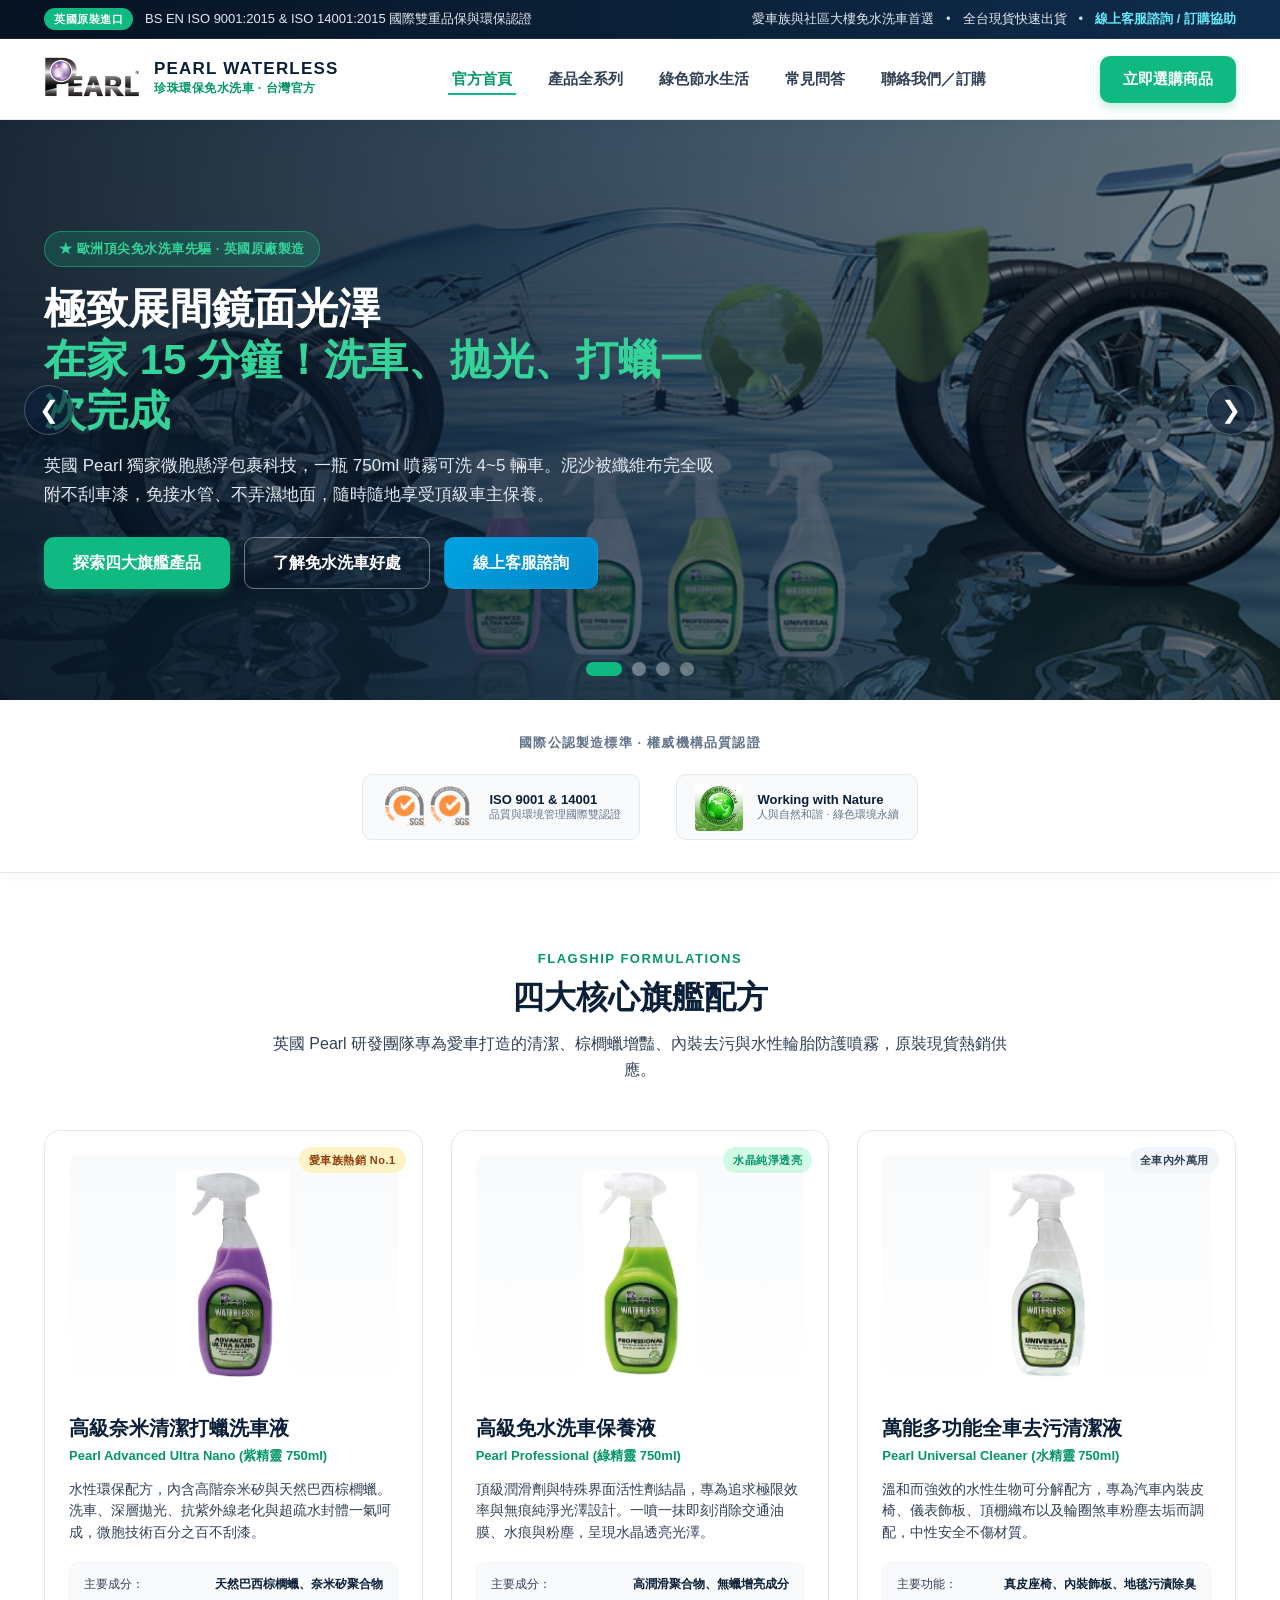
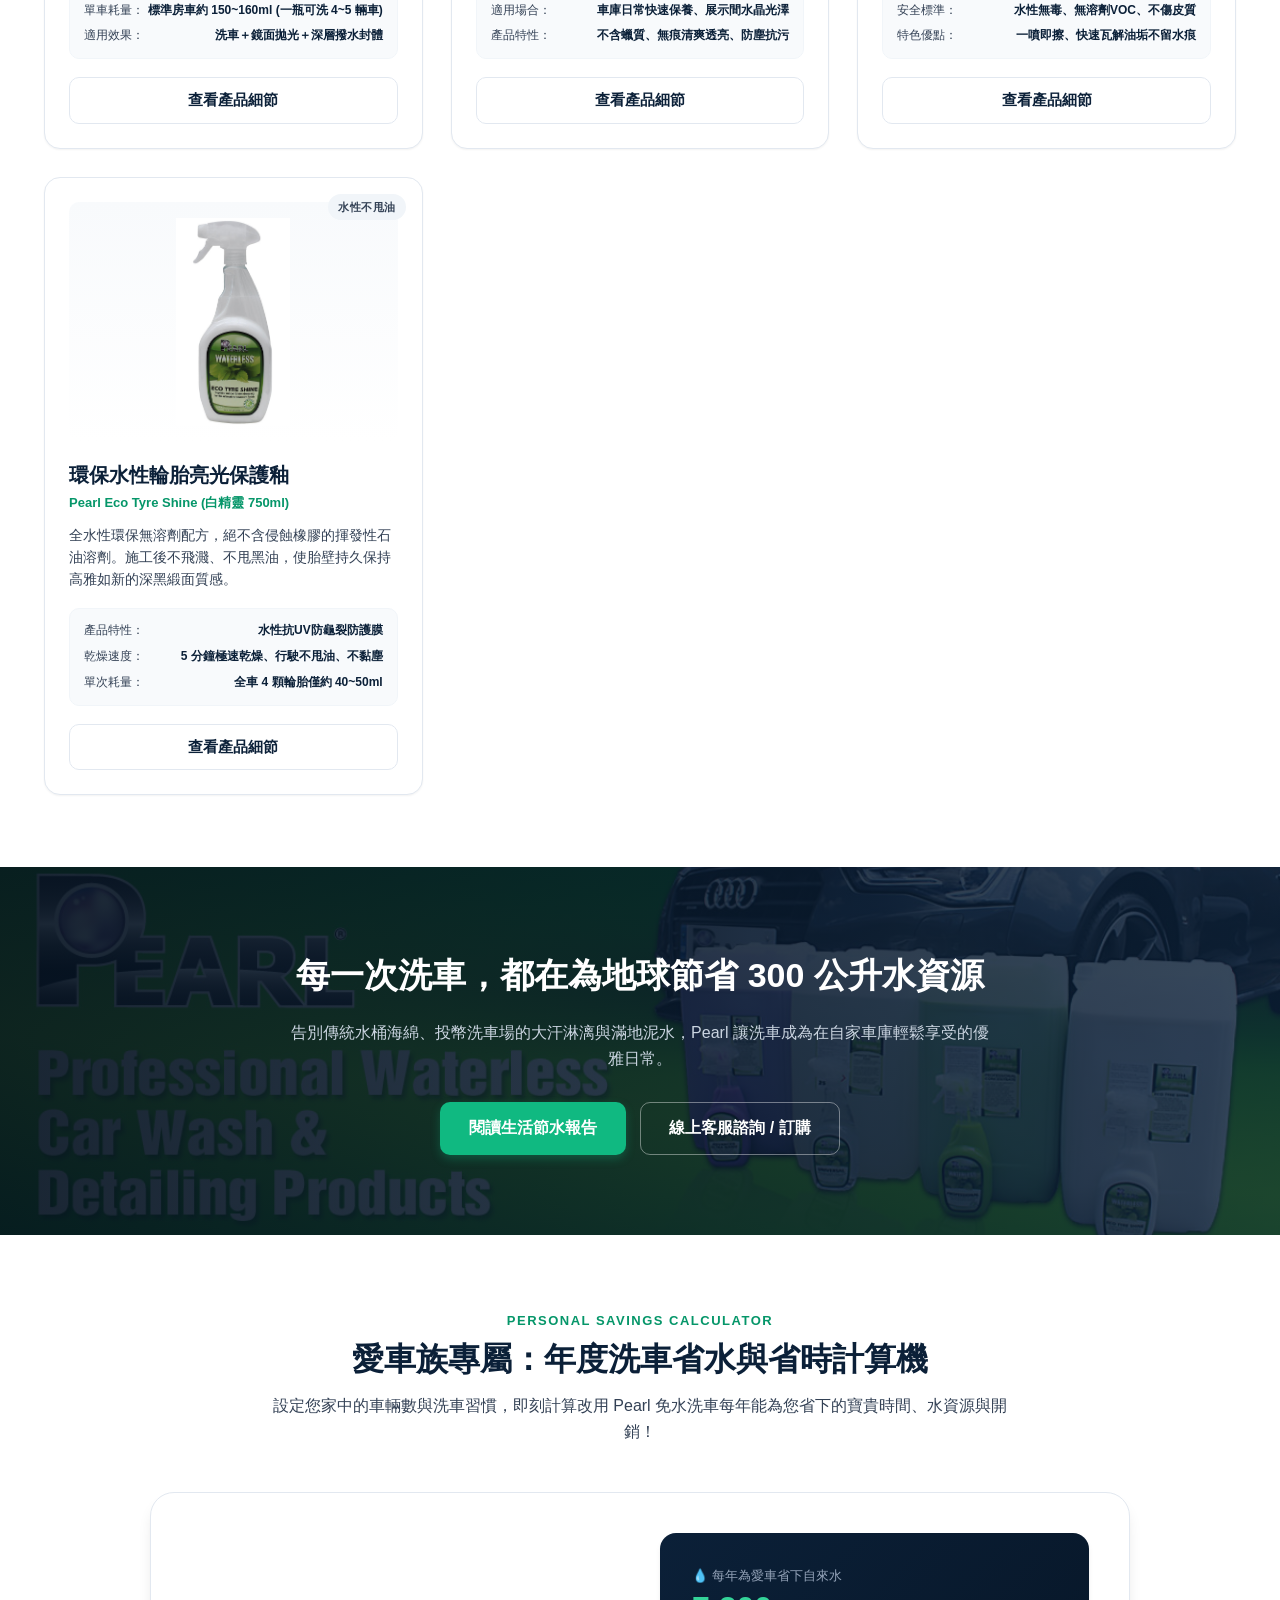
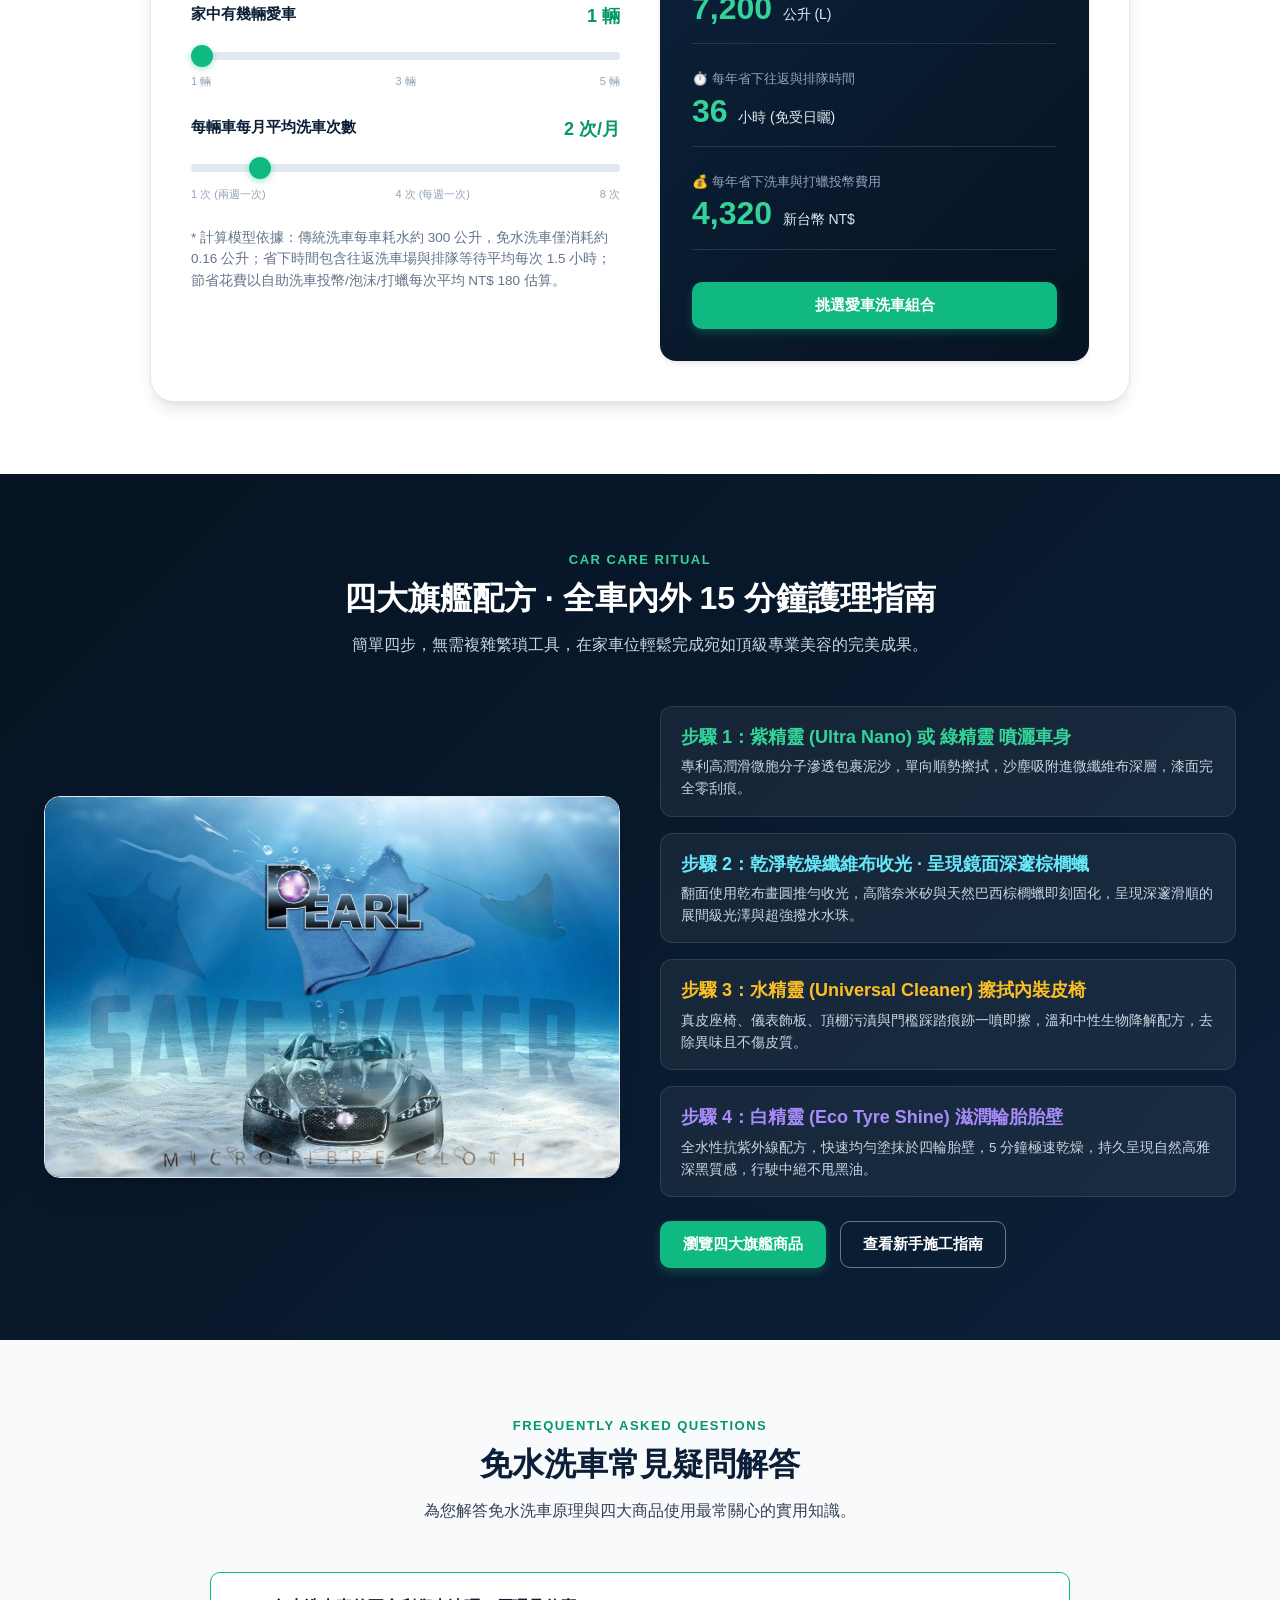
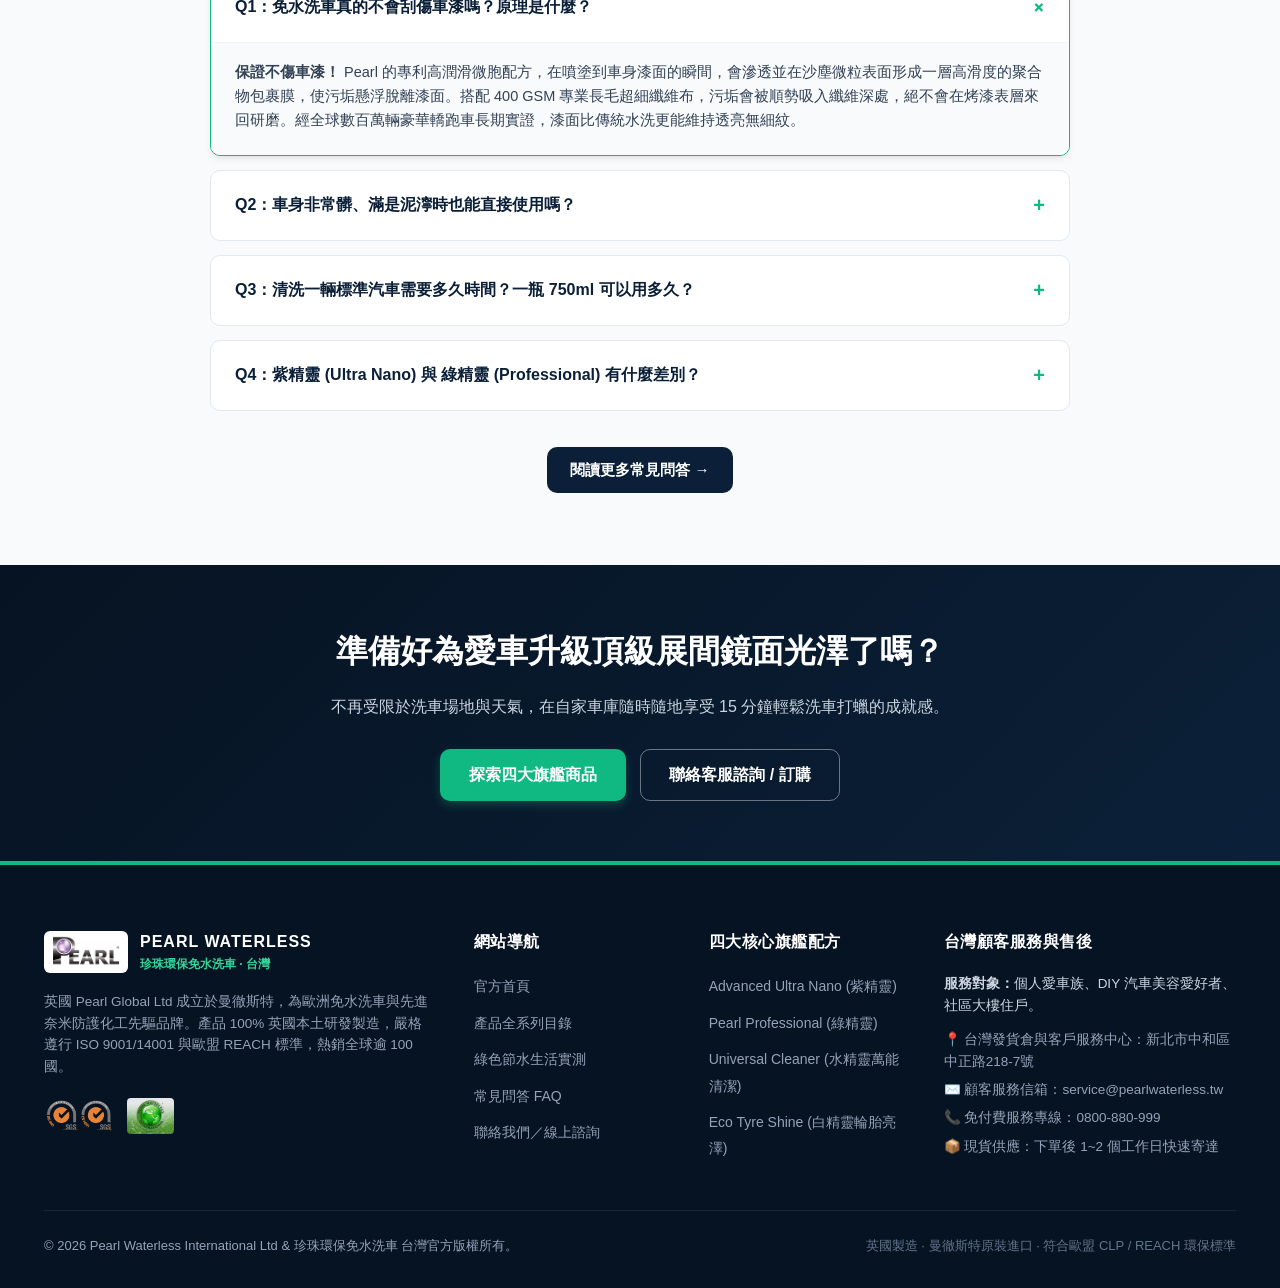
==== index.html @ af07638f "feat: Pearl Waterless International 繁體中文官方網站" ====
<!DOCTYPE html>
<html lang="zh-Hant">
<head>
  <meta charset="UTF-8">
  <meta name="viewport" content="width=device-width, initial-scale=1.0">
  <title>Pearl 珍珠環保免水洗車｜英國原裝進口·在家15分鐘極致展間光澤</title>
  <meta name="description" content="英國 Pearl Global Ltd 官方授權繁體中文站。歐洲領先免水洗車技術、天然巴西棕櫚蠟洗車液。四大核心旗艦配方，一噴一擦不傷車漆，室內車庫隨時隨地清潔打蠟。">
  <link rel="icon" type="image/png" href="assets/images/favicon-16x16.png">
  <link rel="stylesheet" href="style.css">
</head>
<body>

  <!-- 頂部通知公告列 -->
  <div class="top-bar">
    <div class="container">
      <div class="top-bar-left">
        <span class="top-bar-badge">英國原裝進口</span>
        <span>BS EN ISO 9001:2015 &amp; ISO 14001:2015 國際雙重品保與環保認證</span>
      </div>
      <div class="top-bar-right">
        <span>愛車族與社區大樓免水洗車首選</span>
        <span>•</span>
        <span>全台現貨快速出貨</span>
        <span>•</span>
        <a href="contact.html">線上客服諮詢 / 訂購協助</a>
      </div>
    </div>
  </div>

  <!-- 主導航欄 (Header) -->
  <header class="header">
    <div class="container nav-wrap">
      <a href="index.html" class="brand-logo">
        <img src="assets/images/pearlwaterlesslogo.png" alt="Pearl Waterless 珍珠環保免水洗車" class="brand-logo-img">
        <div class="brand-info">
          <span class="brand-text-en">PEARL WATERLESS</span>
          <span class="brand-text-zh">珍珠環保免水洗車 · 台灣官方</span>
        </div>
      </a>

      <nav>
        <ul class="nav-links">
          <li><a href="index.html" class="active">官方首頁</a></li>
          <li><a href="products.html">產品全系列</a></li>
          <li><a href="eco-technology.html">綠色節水生活</a></li>
          <li><a href="faq.html">常見問答</a></li>
          <li><a href="contact.html">聯絡我們／訂購</a></li>
        </ul>
      </nav>

      <div class="nav-actions">
        <a href="products.html" class="btn btn-primary">立即選購商品</a>
        <button class="mobile-menu-btn" aria-label="切換選單">☰</button>
      </div>
    </div>
  </header>

  <!-- 響應式自動輪播主橫幅 (Hero Banner Slider) -->
  <section class="slider-container" aria-label="全幅精選橫幅">
    <div class="slider-wrapper">

      <!-- 投影片 1: 品牌主視覺 -->
      <div class="slide active" style="background-image: url('assets/images/pearlsliderfeb.jpg');">
        <div class="slide-overlay">
          <div class="container">
            <div class="slide-content">
              <span class="slide-tag">★ 歐洲頂尖免水洗車先驅 · 英國原廠製造</span>
              <h1 class="slide-title">
                極致展間鏡面光澤<br>
                <span>在家 15 分鐘！洗車、拋光、打蠟一次完成</span>
              </h1>
              <p class="slide-desc">
                英國 Pearl 獨家微胞懸浮包裹科技，一瓶 750ml 噴霧可洗 4~5 輛車。泥沙被纖維布完全吸附不刮車漆，免接水管、不弄濕地面，隨時隨地享受頂級車主保養。
              </p>
              <div class="slide-buttons">
                <a href="products.html" class="btn btn-primary" style="padding: 12px 28px; font-size: 16px;">探索四大旗艦產品</a>
                <a href="eco-technology.html" class="btn btn-outline" style="padding: 12px 28px; font-size: 16px;">了解免水洗車好處</a>
                <a href="contact.html" class="btn btn-accent" style="padding: 12px 28px; font-size: 16px;">線上客服諮詢</a>
              </div>
            </div>
          </div>
        </div>
      </div>

      <!-- 投影片 2: 都會公寓大樓住戶專用 -->
      <div class="slide" style="background-image: url('assets/images/pearl-waterless-car-wash-mobile-detailing-solutions-1.jpg');">
        <div class="slide-overlay">
          <div class="container">
            <div class="slide-content">
              <span class="slide-tag">◆ 社區大樓與地下停車位最佳首選</span>
              <h2 class="slide-title">
                告別大太陽下排隊洗車<br>
                <span>室內車位隨噴即亮 · 地面乾爽不積水</span>
              </h2>
              <p class="slide-desc">
                專為沒有戶外水龍頭、怕被管委會檢舉排污的大樓住戶設計。不產生任何泥水泡沫，單人輕鬆在地下室車位完成全車清潔與深層棕櫚蠟護理。
              </p>
              <div class="slide-buttons">
                <a href="products.html" class="btn btn-primary" style="padding: 12px 28px; font-size: 16px;">查看商品細節</a>
                <a href="faq.html" class="btn btn-outline" style="padding: 12px 28px; font-size: 16px;">常見問答 FAQ</a>
              </div>
            </div>
          </div>
        </div>
      </div>

      <!-- 投影片 3: 四大核心旗艦配方 -->
      <div class="slide" style="background-image: url('assets/images/Pearl-Global-Ltd-Waterless-Auto-Care-Protective-Solutions.jpg');">
        <div class="slide-overlay">
          <div class="container">
            <div class="slide-content">
              <span class="slide-tag">⚡ 英國原廠四大核心旗艦配方</span>
              <h2 class="slide-title">
                全車內外極致護理<br>
                <span>外觀洗車打蠟 · 內裝萬能去污 · 輪胎深黑亮光</span>
              </h2>
              <p class="slide-desc">
                紫精靈深層打蠟撥水、綠精靈快速透亮除油膜、水精靈內裝皮革去污、白精靈輪胎亮澤不甩油。四大旗艦配方全面呵護愛車。
              </p>
              <div class="slide-buttons">
                <a href="products.html" class="btn btn-primary" style="padding: 12px 28px; font-size: 16px;">探索四大配方</a>
                <a href="contact.html" class="btn btn-outline" style="padding: 12px 28px; font-size: 16px;">聯絡客服諮詢</a>
              </div>
            </div>
          </div>
        </div>
      </div>

      <!-- 投影片 4: 車主好評推薦 -->
      <div class="slide" style="background-image: url('assets/images/newwaterlessslider2.jpg');">
        <div class="slide-overlay">
          <div class="container">
            <div class="slide-content">
              <span class="slide-tag">🌿 車主好評熱推 · 新手零門檻</span>
              <h2 class="slide-title">
                頂級巴西棕櫚蠟深層滋養<br>
                <span>一噴一擦一收光 · 車身如鏡晶亮透黑</span>
              </h2>
              <p class="slide-desc">
                天然植物棕櫚蠟與高潤滑分子滋養車漆，金油層持久防護，雨天水珠自然飛散，隨時維持剛出美容工坊的透亮深邃質感。
              </p>
              <div class="slide-buttons">
                <a href="products.html" class="btn btn-primary" style="padding: 12px 28px; font-size: 16px;">瀏覽商品目錄</a>
                <a href="contact.html" class="btn btn-outline" style="padding: 12px 28px; font-size: 16px;">聯絡客服諮詢</a>
              </div>
            </div>
          </div>
        </div>
      </div>

    </div>

    <!-- 輪播左右切換按鈕 -->
    <button class="slider-arrow slider-prev" aria-label="上一張投影片">&#10094;</button>
    <button class="slider-arrow slider-next" aria-label="下一張投影片">&#10095;</button>

    <!-- 輪播圓點指示器 -->
    <div class="slider-dots"></div>
  </section>

  <!-- 國際權威認證橫條 (Accreditations Strip) -->
  <section class="accreditations">
    <div class="container">
      <div class="accreditations-title">國際公認製造標準 · 權威機構品質認證</div>
      <div class="accreditations-grid">
        <div class="accreditation-card">
          <img src="assets/images/iso9001-14001-lightnew.png" alt="ISO 9001 &amp; ISO 14001 Certified" class="accreditation-img">
          <div class="accreditation-card-text">
            ISO 9001 &amp; 14001
            <small>品質與環境管理國際雙認證</small>
          </div>
        </div>
        <div class="accreditation-card">
          <img src="assets/images/Pearl-Waterless-International-working-in-harmony-with-nature.jpg" alt="Harmony with Nature" class="accreditation-img" style="border-radius: 4px; object-fit: cover; width: 48px;">
          <div class="accreditation-card-text">
            Working with Nature
            <small>人與自然和諧 · 綠色環境永續</small>
          </div>
        </div>
      </div>
    </div>
  </section>

  <!-- 四大核心旗艦配方 (Flagship Core Formulations) -->
  <section class="section" id="flagship-products">
    <div class="container">
      <div class="section-header">
        <span class="section-eyebrow">Flagship Formulations</span>
        <h2 class="section-title">四大核心旗艦配方</h2>
        <p class="section-subtitle">
          英國 Pearl 研發團隊專為愛車打造的清潔、棕櫚蠟增豔、內裝去污與水性輪胎防護噴霧，原裝現貨熱銷供應。
        </p>
      </div>

      <div class="products-grid">

        <!-- 產品 1: Advanced Ultra Nano (紫精靈) -->
        <div class="product-card">
          <span class="product-card-tag tag-hot">愛車族熱銷 No.1</span>
          <div class="product-img-wrap">
            <img src="assets/images/NANO.jpg" alt="Pearl Advanced Ultra Nano" class="product-img">
          </div>
          <h3>高級奈米清潔打蠟洗車液</h3>
          <div class="product-en-name">Pearl Advanced Ultra Nano (紫精靈 750ml)</div>
          <p>
            水性環保配方，內含高階奈米矽與天然巴西棕櫚蠟。洗車、深層拋光、抗紫外線老化與超疏水封體一氣呵成，微胞技術百分之百不刮漆。
          </p>
          <div class="product-specs">
            <span>主要成分：<b>天然巴西棕櫚蠟、奈米矽聚合物</b></span>
            <span>單車耗量：<b>標準房車約 150~160ml (一瓶可洗 4~5 輛車)</b></span>
            <span>適用效果：<b>洗車＋鏡面拋光＋深層撥水封體</b></span>
          </div>
          <a href="products.html#ultra-nano" class="btn btn-outline-dark" style="width: 100%;">查看產品細節</a>
        </div>

        <!-- 產品 2: Pearl Professional (綠精靈) -->
        <div class="product-card">
          <span class="product-card-tag tag-emerald">水晶純淨透亮</span>
          <div class="product-img-wrap">
            <img src="assets/images/P1A.jpg" alt="Pearl Professional Green" class="product-img">
          </div>
          <h3>高級免水洗車保養液</h3>
          <div class="product-en-name">Pearl Professional (綠精靈 750ml)</div>
          <p>
            頂級潤滑劑與特殊界面活性劑結晶，專為追求極限效率與無痕純淨光澤設計。一噴一抹即刻消除交通油膜、水痕與粉塵，呈現水晶透亮光澤。
          </p>
          <div class="product-specs">
            <span>主要成分：<b>高潤滑聚合物、無蠟增亮成分</b></span>
            <span>適用場合：<b>車庫日常快速保養、展示間水晶光澤</b></span>
            <span>產品特性：<b>不含蠟質、無痕清爽透亮、防塵抗污</b></span>
          </div>
          <a href="products.html#professional" class="btn btn-outline-dark" style="width: 100%;">查看產品細節</a>
        </div>

        <!-- 產品 3: Universal Cleaner (水精靈) -->
        <div class="product-card">
          <span class="product-card-tag">全車內外萬用</span>
          <div class="product-img-wrap">
            <img src="assets/images/U12.jpg" alt="Pearl Universal Cleaner" class="product-img">
          </div>
          <h3>萬能多功能全車去污清潔液</h3>
          <div class="product-en-name">Pearl Universal Cleaner (水精靈 750ml)</div>
          <p>
            溫和而強效的水性生物可分解配方，專為汽車內裝皮椅、儀表飾板、頂棚織布以及輪圈煞車粉塵去垢而調配，中性安全不傷材質。
          </p>
          <div class="product-specs">
            <span>主要功能：<b>真皮座椅、內裝飾板、地毯污漬除臭</b></span>
            <span>安全標準：<b>水性無毒、無溶劑VOC、不傷皮質</b></span>
            <span>特色優點：<b>一噴即擦、快速瓦解油垢不留水痕</b></span>
          </div>
          <a href="products.html#universal" class="btn btn-outline-dark" style="width: 100%;">查看產品細節</a>
        </div>

        <!-- 產品 4: Eco Tyre Shine (白精靈) -->
        <div class="product-card">
          <span class="product-card-tag">水性不甩油</span>
          <div class="product-img-wrap">
            <img src="assets/images/EC1.jpg" alt="Pearl Eco Tyre Shine" class="product-img">
          </div>
          <h3>環保水性輪胎亮光保護釉</h3>
          <div class="product-en-name">Pearl Eco Tyre Shine (白精靈 750ml)</div>
          <p>
            全水性環保無溶劑配方，絕不含侵蝕橡膠的揮發性石油溶劑。施工後不飛濺、不甩黑油，使胎壁持久保持高雅如新的深黑緞面質感。
          </p>
          <div class="product-specs">
            <span>產品特性：<b>水性抗UV防龜裂防護膜</b></span>
            <span>乾燥速度：<b>5 分鐘極速乾燥、行駛不甩油、不黏塵</b></span>
            <span>單次耗量：<b>全車 4 顆輪胎僅約 40~50ml</b></span>
          </div>
          <a href="products.html#tyreshine" class="btn btn-outline-dark" style="width: 100%;">查看產品細節</a>
        </div>

      </div>
    </div>
  </section>

  <!-- 全幅橫幅：生活節水與免水洗車體驗 -->
  <section class="full-banner-cta" style="background-image: url('assets/images/pearlbanner.jpg');">
    <div class="container">
      <h2>每一次洗車，都在為地球節省 300 公升水資源</h2>
      <p>
        告別傳統水桶海綿、投幣洗車場的大汗淋漓與滿地泥水，Pearl 讓洗車成為在自家車庫輕鬆享受的優雅日常。
      </p>
      <div style="display: flex; gap: 14px; justify-content: center; flex-wrap: wrap;">
        <a href="eco-technology.html" class="btn btn-primary" style="padding: 12px 28px; font-size: 16px;">閱讀生活節水報告</a>
        <a href="contact.html" class="btn btn-outline" style="padding: 12px 28px; font-size: 16px;">線上客服諮詢 / 訂購</a>
      </div>
    </div>
  </section>

  <!-- 車友專屬省水省時計算機 (Personal Car Wash Savings Calculator) -->
  <section class="section">
    <div class="container">
      <div class="section-header">
        <span class="section-eyebrow">Personal Savings Calculator</span>
        <h2 class="section-title">愛車族專屬：年度洗車省水與省時計算機</h2>
        <p class="section-subtitle">
          設定您家中的車輛數與洗車習慣，即刻計算改用 Pearl 免水洗車每年能為您省下的寶貴時間、水資源與開銷！
        </p>
      </div>

      <div class="calc-card">
        <div class="calc-grid">
          <div class="calc-inputs">
            <div class="calc-control">
              <div class="calc-label">
                <span>家中有幾輛愛車</span>
                <span id="calc-fleet-val" class="calc-value-badge">1 輛</span>
              </div>
              <input type="range" id="calc-fleet" class="calc-slider" min="1" max="5" value="1" step="1">
              <div style="display: flex; justify-content: space-between; font-size: 11px; color: #94A3B8; margin-top: 4px;">
                <span>1 輛</span>
                <span>3 輛</span>
                <span>5 輛</span>
              </div>
            </div>

            <div class="calc-control">
              <div class="calc-label">
                <span>每輛車每月平均洗車次數</span>
                <span id="calc-washes-val" class="calc-value-badge">2 次/月</span>
              </div>
              <input type="range" id="calc-washes" class="calc-slider" min="1" max="8" value="2" step="1">
              <div style="display: flex; justify-content: space-between; font-size: 11px; color: #94A3B8; margin-top: 4px;">
                <span>1 次 (兩週一次)</span>
                <span>4 次 (每週一次)</span>
                <span>8 次</span>
              </div>
            </div>

            <p style="font-size: 13.5px; color: var(--text-muted); line-height: 1.6;">
              * 計算模型依據：傳統洗車每車耗水約 300 公升，免水洗車僅消耗約 0.16 公升；省下時間包含往返洗車場與排隊等待平均每次 1.5 小時；節省花費以自助洗車投幣/泡沫/打蠟每次平均 NT$ 180 估算。
            </p>
          </div>

          <div class="calc-results">
            <div class="calc-result-item">
              <span class="calc-result-label">💧 每年為愛車省下自來水</span>
              <div>
                <span id="calc-water-saved" class="calc-result-num">7,200</span>
                <span class="calc-result-unit">公升 (L)</span>
              </div>
            </div>

            <div class="calc-result-item">
              <span class="calc-result-label">⏱️ 每年省下往返與排隊時間</span>
              <div>
                <span id="calc-co2-reduced" class="calc-result-num">36</span>
                <span class="calc-result-unit">小時 (免受日曬)</span>
              </div>
            </div>

            <div class="calc-result-item">
              <span class="calc-result-label">💰 每年省下洗車與打蠟投幣費用</span>
              <div>
                <span id="calc-money-saved" class="calc-result-num">4,320</span>
                <span class="calc-result-unit">新台幣 NT$</span>
              </div>
            </div>

            <a href="products.html" class="btn btn-primary" style="margin-top: 8px;">挑選愛車洗車組合</a>
          </div>
        </div>
      </div>
    </div>
  </section>

  <!-- 四大旗艦全車施工指南 (Complete 4-Product Detailing Routine) -->
  <section class="section section-dark">
    <div class="container">
      <div class="section-header">
        <span class="section-eyebrow">Car Care Ritual</span>
        <h2 class="section-title">四大旗艦配方 · 全車內外 15 分鐘護理指南</h2>
        <p class="section-subtitle">
          簡單四步，無需複雜繁瑣工具，在家車位輕鬆完成宛如頂級專業美容的完美成果。
        </p>
      </div>

      <div class="showcase-grid">
        <div class="showcase-img-frame">
          <img src="assets/images/pearl-pro-microfibre-cloth-1024x735.jpg" alt="Pearl Car Care Ritual" style="height: 380px; object-fit: cover;">
        </div>

        <div style="display: flex; flex-direction: column; justify-content: center; gap: 16px;">
          <div style="background: rgba(255, 255, 255, 0.06); padding: 16px 20px; border-radius: 12px; border: 1px solid rgba(255, 255, 255, 0.1);">
            <h3 style="color: #34D399; font-size: 18px; margin-bottom: 4px;">步驟 1：紫精靈 (Ultra Nano) 或 綠精靈 噴灑車身</h3>
            <p style="font-size: 13.5px; color: #CBD5E1; line-height: 1.6;">
              專利高潤滑微胞分子滲透包裹泥沙，單向順勢擦拭，沙塵吸附進微纖維布深層，漆面完全零刮痕。
            </p>
          </div>

          <div style="background: rgba(255, 255, 255, 0.06); padding: 16px 20px; border-radius: 12px; border: 1px solid rgba(255, 255, 255, 0.1);">
            <h3 style="color: #67E8F9; font-size: 18px; margin-bottom: 4px;">步驟 2：乾淨乾燥纖維布收光 · 呈現鏡面深邃棕櫚蠟</h3>
            <p style="font-size: 13.5px; color: #CBD5E1; line-height: 1.6;">
              翻面使用乾布畫圓推勻收光，高階奈米矽與天然巴西棕櫚蠟即刻固化，呈現深邃滑順的展間級光澤與超強撥水水珠。
            </p>
          </div>

          <div style="background: rgba(255, 255, 255, 0.06); padding: 16px 20px; border-radius: 12px; border: 1px solid rgba(255, 255, 255, 0.1);">
            <h3 style="color: #FBBF24; font-size: 18px; margin-bottom: 4px;">步驟 3：水精靈 (Universal Cleaner) 擦拭內裝皮椅</h3>
            <p style="font-size: 13.5px; color: #CBD5E1; line-height: 1.6;">
              真皮座椅、儀表飾板、頂棚污漬與門檻踩踏痕跡一噴即擦，溫和中性生物降解配方，去除異味且不傷皮質。
            </p>
          </div>

          <div style="background: rgba(255, 255, 255, 0.06); padding: 16px 20px; border-radius: 12px; border: 1px solid rgba(255, 255, 255, 0.1);">
            <h3 style="color: #A78BFA; font-size: 18px; margin-bottom: 4px;">步驟 4：白精靈 (Eco Tyre Shine) 滋潤輪胎胎壁</h3>
            <p style="font-size: 13.5px; color: #CBD5E1; line-height: 1.6;">
              全水性抗紫外線配方，快速均勻塗抹於四輪胎壁，5 分鐘極速乾燥，持久呈現自然高雅深黑質感，行駛中絕不甩黑油。
            </p>
          </div>

          <div style="display: flex; gap: 14px; flex-wrap: wrap; margin-top: 8px;">
            <a href="products.html" class="btn btn-primary">瀏覽四大旗艦商品</a>
            <a href="faq.html" class="btn btn-outline">查看新手施工指南</a>
          </div>
        </div>
      </div>
    </div>
  </section>

  <!-- 常見問題摘要 (FAQ Preview) -->
  <section class="section section-alt">
    <div class="container">
      <div class="section-header">
        <span class="section-eyebrow">Frequently Asked Questions</span>
        <h2 class="section-title">免水洗車常見疑問解答</h2>
        <p class="section-subtitle">
          為您解答免水洗車原理與四大商品使用最常關心的實用知識。
        </p>
      </div>

      <div class="faq-list">
        <div class="faq-item active">
          <button class="faq-question">
            <span>Q1：免水洗車真的不會刮傷車漆嗎？原理是什麼？</span>
            <span class="faq-icon">+</span>
          </button>
          <div class="faq-answer">
            <p>
              <b>保證不傷車漆！</b> Pearl 的專利高潤滑微胞配方，在噴塗到車身漆面的瞬間，會滲透並在沙塵微粒表面形成一層高滑度的聚合物包裹膜，使污垢懸浮脫離漆面。搭配 400 GSM 專業長毛超細纖維布，污垢會被順勢吸入纖維深處，絕不會在烤漆表層來回研磨。經全球數百萬輛豪華轎跑車長期實證，漆面比傳統水洗更能維持透亮無細紋。
            </p>
          </div>
        </div>

        <div class="faq-item">
          <button class="faq-question">
            <span>Q2：車身非常髒、滿是泥濘時也能直接使用嗎？</span>
            <span class="faq-icon">+</span>
          </button>
          <div class="faq-answer">
            <p>
              如果車身剛從重度越野場地回來、下護板積滿大塊泥塊厚垢，建議先用少量清水簡單沖掉大塊結塊土塊；而對於一般城市日常行駛所累積的浮塵、雨水污漬、交通油膜與鳥糞樹汁，Pearl 免水洗車液均能直接噴灑擦拭，並在清潔同時形成深層巴西棕櫚蠟防護膜。
            </p>
          </div>
        </div>

        <div class="faq-item">
          <button class="faq-question">
            <span>Q3：清洗一輛標準汽車需要多久時間？一瓶 750ml 可以用多久？</span>
            <span class="faq-icon">+</span>
          </button>
          <div class="faq-answer">
            <p>
              一般車主清洗一輛標準房車（Sedan）僅需約 15~20 分鐘；休旅車（SUV）約 20~25 分鐘。平均耗液量約 150~160ml，搭配 2 條超細纖維布（一條擦除污垢，另一條乾布鏡面收光），無需任何等待風乾或擦拭水痕的時間。<b>一瓶 750ml 可完整洗淨 4~5 輛車！</b>
            </p>
          </div>
        </div>

        <div class="faq-item">
          <button class="faq-question">
            <span>Q4：紫精靈 (Ultra Nano) 與 綠精靈 (Professional) 有什麼差別？</span>
            <span class="faq-icon">+</span>
          </button>
          <div class="faq-answer">
            <p>
              <b>Advanced Ultra Nano（紫精靈）：</b>添加天然頂級巴西棕櫚蠟與高階奈米矽成分，能在清潔的同時完成深度封體、鏡面增豔與抗紫外線防護，特別適合追求極致展間深邃光澤與撥水水珠效果的愛車車主。<br><br>
              <b>Pearl Professional（綠精靈）：</b>不含蠟質，專為追求最快施工速度、無痕純淨水晶光澤設計，極為適合日常頻繁除塵、新車展示透亮以及貼有車身包膜、消光漆車輛使用。
            </p>
          </div>
        </div>
      </div>

      <div style="text-align: center; margin-top: 36px;">
        <a href="faq.html" class="btn btn-navy">閱讀更多常見問答 →</a>
      </div>
    </div>
  </section>

  <!-- 底部召喚 (Bottom CTA) -->
  <section class="section section-dark" style="text-align: center; padding: 60px 0;">
    <div class="container" style="max-width: 760px;">
      <h2 style="font-size: 32px; font-weight: 800; margin-bottom: 16px;">準備好為愛車升級頂級展間鏡面光澤了嗎？</h2>
      <p style="font-size: 16px; color: #CBD5E1; margin-bottom: 28px;">
        不再受限於洗車場地與天氣，在自家車庫隨時隨地享受 15 分鐘輕鬆洗車打蠟的成就感。
      </p>
      <div style="display: flex; gap: 14px; justify-content: center; flex-wrap: wrap;">
        <a href="products.html" class="btn btn-primary" style="padding: 12px 28px; font-size: 16px;">探索四大旗艦商品</a>
        <a href="contact.html" class="btn btn-outline" style="padding: 12px 28px; font-size: 16px;">聯絡客服諮詢 / 訂購</a>
      </div>
    </div>
  </section>

  <!-- 頁腳 Footer -->
  <footer class="footer">
    <div class="container">
      <div class="footer-grid">
        <div class="footer-col">
          <div style="display: flex; align-items: center; gap: 12px; margin-bottom: 16px;">
            <img src="assets/images/pearlwaterlesslogo.png" alt="Pearl Logo" style="height: 42px; width: auto; background: #fff; padding: 4px 8px; border-radius: 6px;">
            <div>
              <div style="color: #fff; font-weight: 800; font-size: 16px; letter-spacing: 1px;">PEARL WATERLESS</div>
              <div style="color: #34D399; font-size: 12px; font-weight: 600;">珍珠環保免水洗車 · 台灣</div>
            </div>
          </div>
          <p style="font-size: 13.5px; color: #94A3B8; line-height: 1.6; margin-bottom: 20px;">
            英國 Pearl Global Ltd 成立於曼徹斯特，為歐洲免水洗車與先進奈米防護化工先驅品牌。產品 100% 英國本土研發製造，嚴格遵行 ISO 9001/14001 與歐盟 REACH 標準，熱銷全球逾 100 國。
          </p>
          <div style="display: flex; gap: 12px; align-items: center;">
            <img src="assets/images/iso9001-14001-lightnew.png" alt="ISO" style="height: 36px; opacity: 0.9;">
            <img src="assets/images/Pearl-Waterless-International-working-in-harmony-with-nature.jpg" alt="Harmony with Nature" style="height: 36px; border-radius: 4px; opacity: 0.9;">
          </div>
        </div>

        <div class="footer-col">
          <h4>網站導航</h4>
          <ul>
            <li><a href="index.html">官方首頁</a></li>
            <li><a href="products.html">產品全系列目錄</a></li>
            <li><a href="eco-technology.html">綠色節水生活實測</a></li>
            <li><a href="faq.html">常見問答 FAQ</a></li>
            <li><a href="contact.html">聯絡我們／線上諮詢</a></li>
          </ul>
        </div>

        <div class="footer-col">
          <h4>四大核心旗艦配方</h4>
          <ul>
            <li><a href="products.html#ultra-nano">Advanced Ultra Nano (紫精靈)</a></li>
            <li><a href="products.html#professional">Pearl Professional (綠精靈)</a></li>
            <li><a href="products.html#universal">Universal Cleaner (水精靈萬能清潔)</a></li>
            <li><a href="products.html#tyreshine">Eco Tyre Shine (白精靈輪胎亮澤)</a></li>
          </ul>
        </div>

        <div class="footer-col">
          <h4>台灣顧客服務與售後</h4>
          <p style="font-size: 13.5px; color: #CBD5E1; line-height: 1.6; margin-bottom: 12px;">
            <b>服務對象：</b>個人愛車族、DIY 汽車美容愛好者、社區大樓住戶。
          </p>
          <div style="font-size: 13.5px; color: #94A3B8; display: flex; flex-direction: column; gap: 6px;">
            <span>📍 台灣發貨倉與客戶服務中心：新北市中和區中正路218-7號</span>
            <span>✉️ 顧客服務信箱：service@pearlwaterless.tw</span>
            <span>📞 免付費服務專線：0800-880-999</span>
            <span>📦 現貨供應：下單後 1~2 個工作日快速寄達</span>
          </div>
        </div>
      </div>

      <div class="footer-bottom">
        <div>&copy; 2026 Pearl Waterless International Ltd &amp; 珍珠環保免水洗車 台灣官方版權所有。</div>
        <div style="color: #64748B;">
          英國製造 · 曼徹斯特原裝進口 · 符合歐盟 CLP / REACH 環保標準
        </div>
      </div>
    </div>
  </footer>

  <script src="script.js"></script>
</body>
</html>
---- style.css ----
/* ===================================================================
   Pearl Waterless International (Taiwan Edition)
   珍珠環保免水洗車 官方網站 核心樣式表
   配色系統：環保綠 (#10B981 / #059669)、英倫海軍藍 (#0B2038)、板岩深灰 (#1E293B)
   =================================================================== */

:root {
  --primary-navy: #0B2038;
  --primary-navy-dark: #061322;
  --primary-navy-light: #162E4A;
  --accent-emerald: #10B981;
  --accent-emerald-dark: #059669;
  --accent-emerald-light: #D1FAE5;
  --accent-cyan: #00A3E0;
  --accent-gold: #F59E0B;
  --text-primary: #0F172A;
  --text-secondary: #334155;
  --text-muted: #64748B;
  --text-light: #94A3B8;
  --bg-white: #FFFFFF;
  --bg-light: #F8FAFC;
  --bg-card: #FFFFFF;
  --bg-subtle: #F1F5F9;
  --border-color: #E2E8F0;
  --border-light: #F1F5F9;
  --shadow-sm: 0 1px 2px rgba(0, 0, 0, 0.05);
  --shadow-md: 0 4px 6px -1px rgba(0, 0, 0, 0.08), 0 2px 4px -2px rgba(0, 0, 0, 0.04);
  --shadow-lg: 0 10px 15px -3px rgba(0, 0, 0, 0.1), 0 4px 6px -4px rgba(0, 0, 0, 0.05);
  --shadow-xl: 0 20px 25px -5px rgba(0, 0, 0, 0.12), 0 8px 10px -6px rgba(0, 0, 0, 0.04);
  --font-main: -apple-system, BlinkMacSystemFont, "Segoe UI", Roboto, "Helvetica Neue", Arial, "Noto Sans TC", "PingFang TC", "Microsoft JhengHei", sans-serif;
  --radius-sm: 6px;
  --radius-md: 10px;
  --radius-lg: 16px;
  --radius-xl: 24px;
  --radius-full: 9999px;
  --max-width: 1240px;
  --transition: all 0.28s cubic-bezier(0.4, 0, 0.2, 1);
}

*, *::before, *::after {
  box-sizing: border-box;
  margin: 0;
  padding: 0;
}

html {
  scroll-behavior: smooth;
  font-size: 16px;
  -webkit-text-size-adjust: 100%;
}

body {
  font-family: var(--font-main);
  background-color: var(--bg-white);
  color: var(--text-primary);
  line-height: 1.65;
  overflow-x: hidden;
  -webkit-font-smoothing: antialiased;
}

img {
  max-width: 100%;
  height: auto;
  display: block;
}

a {
  color: inherit;
  text-decoration: none;
  transition: var(--transition);
}

ul, ol {
  list-style: none;
}

button, input, select, textarea {
  font: inherit;
}

.container {
  width: 100%;
  max-width: var(--max-width);
  margin-left: auto;
  margin-right: auto;
  padding-left: 24px;
  padding-right: 24px;
}

/* 頂部通知公告列 */
.top-bar {
  background: linear-gradient(90deg, #061322 0%, var(--primary-navy) 50%, #0F2D4E 100%);
  color: #E2E8F0;
  font-size: 13px;
  padding: 8px 0;
  border-bottom: 1px solid rgba(255, 255, 255, 0.08);
}

.top-bar .container {
  display: flex;
  justify-content: space-between;
  align-items: center;
  flex-wrap: wrap;
  gap: 10px;
}

.top-bar-left, .top-bar-right {
  display: flex;
  align-items: center;
  gap: 12px;
}

.top-bar-badge {
  background: var(--accent-emerald);
  color: #FFFFFF;
  padding: 2px 10px;
  border-radius: var(--radius-full);
  font-weight: 700;
  font-size: 11px;
  letter-spacing: 0.5px;
  text-transform: uppercase;
}

.top-bar a {
  color: #67E8F9;
  font-weight: 600;
  transition: var(--transition);
}

.top-bar a:hover {
  color: #FFFFFF;
  text-decoration: underline;
}

/* 主導航列 */
.header {
  background: rgba(255, 255, 255, 0.98);
  backdrop-filter: blur(12px);
  -webkit-backdrop-filter: blur(12px);
  position: sticky;
  top: 0;
  z-index: 1000;
  box-shadow: 0 2px 12px rgba(11, 32, 56, 0.06);
  border-bottom: 1px solid var(--border-color);
  transition: var(--transition);
}

.nav-wrap {
  display: flex;
  justify-content: space-between;
  align-items: center;
  height: 80px;
}

.brand-logo {
  display: flex;
  align-items: center;
  gap: 14px;
}

.brand-logo-img {
  height: 48px;
  width: auto;
  object-fit: contain;
}

.brand-info {
  display: flex;
  flex-direction: column;
}

.brand-text-en {
  font-size: 17px;
  font-weight: 800;
  color: var(--primary-navy);
  letter-spacing: 1.2px;
  line-height: 1.1;
}

.brand-text-zh {
  font-size: 12px;
  color: var(--accent-emerald-dark);
  font-weight: 600;
  letter-spacing: 0.5px;
}

.nav-links {
  display: flex;
  align-items: center;
  gap: 28px;
}

.nav-links li a {
  font-size: 15px;
  font-weight: 600;
  color: var(--text-secondary);
  padding: 8px 4px;
  position: relative;
}

.nav-links li a::after {
  content: '';
  position: absolute;
  bottom: 0;
  left: 0;
  width: 0%;
  height: 2px;
  background-color: var(--accent-emerald);
  transition: width 0.2s ease;
}

.nav-links li a:hover,
.nav-links li a.active {
  color: var(--accent-emerald-dark);
}

.nav-links li a:hover::after,
.nav-links li a.active::after {
  width: 100%;
}

.nav-actions {
  display: flex;
  align-items: center;
  gap: 14px;
}

.mobile-menu-btn {
  display: none;
  background: none;
  border: 1px solid var(--border-color);
  border-radius: var(--radius-sm);
  padding: 8px 12px;
  font-size: 22px;
  color: var(--primary-navy);
  cursor: pointer;
}

/* 按鈕系統 */
.btn {
  display: inline-flex;
  align-items: center;
  justify-content: center;
  gap: 8px;
  padding: 10px 22px;
  font-size: 15px;
  font-weight: 600;
  border-radius: var(--radius-md);
  border: 1px solid transparent;
  cursor: pointer;
  transition: var(--transition);
  text-align: center;
  white-space: nowrap;
}

.btn-primary {
  background-color: var(--accent-emerald);
  color: #FFFFFF;
  box-shadow: 0 4px 10px rgba(16, 185, 129, 0.28);
}

.btn-primary:hover {
  background-color: var(--accent-emerald-dark);
  color: #FFFFFF;
  transform: translateY(-1px);
  box-shadow: 0 6px 14px rgba(16, 185, 129, 0.35);
}

.btn-navy {
  background-color: var(--primary-navy);
  color: #FFFFFF;
}

.btn-navy:hover {
  background-color: #061322;
  color: #FFFFFF;
  transform: translateY(-1px);
}

.btn-outline {
  background: transparent;
  color: #FFFFFF;
  border-color: rgba(255, 255, 255, 0.4);
}

.btn-outline:hover {
  background: rgba(255, 255, 255, 0.12);
  border-color: #FFFFFF;
  color: #FFFFFF;
}

.btn-outline-dark {
  background: transparent;
  color: var(--primary-navy);
  border-color: var(--border-color);
}

.btn-outline-dark:hover {
  border-color: var(--accent-emerald);
  color: var(--accent-emerald-dark);
  background: var(--bg-light);
}

.btn-accent {
  background: linear-gradient(135deg, #00A3E0 0%, #0284C7 100%);
  color: #FFFFFF;
}

.btn-accent:hover {
  background: linear-gradient(135deg, #0284C7 0%, #0369A1 100%);
  color: #FFFFFF;
  transform: translateY(-1px);
}

/* 互動式輪播橫幅 (Banner Slider) */
.slider-container {
  position: relative;
  width: 100%;
  height: 580px;
  overflow: hidden;
  background: var(--primary-navy-dark);
}

.slider-wrapper {
  position: relative;
  width: 100%;
  height: 100%;
}

.slide {
  position: absolute;
  top: 0;
  left: 0;
  width: 100%;
  height: 100%;
  opacity: 0;
  visibility: hidden;
  transition: opacity 0.8s ease-in-out, visibility 0.8s ease-in-out;
  background-size: cover;
  background-position: center center;
  background-repeat: no-repeat;
}

.slide.active {
  opacity: 1;
  visibility: visible;
  z-index: 1;
}

.slide-overlay {
  position: absolute;
  top: 0;
  left: 0;
  width: 100%;
  height: 100%;
  background: linear-gradient(90deg, rgba(6, 19, 34, 0.88) 0%, rgba(11, 32, 56, 0.72) 48%, rgba(6, 19, 34, 0.45) 100%);
  display: flex;
  align-items: center;
}

.slide-content {
  max-width: 680px;
  color: #FFFFFF;
}

.slide-tag {
  display: inline-flex;
  align-items: center;
  gap: 8px;
  background: rgba(16, 185, 129, 0.2);
  border: 1px solid rgba(16, 185, 129, 0.6);
  color: #34D399;
  padding: 6px 14px;
  border-radius: var(--radius-full);
  font-size: 13px;
  font-weight: 700;
  margin-bottom: 16px;
  letter-spacing: 0.5px;
}

.slide-title {
  font-size: 42px;
  font-weight: 800;
  line-height: 1.22;
  margin-bottom: 16px;
  color: #FFFFFF;
}

.slide-title span {
  color: #34D399;
  display: block;
}

.slide-desc {
  font-size: 17px;
  color: #E2E8F0;
  line-height: 1.65;
  margin-bottom: 28px;
}

.slide-buttons {
  display: flex;
  gap: 14px;
  flex-wrap: wrap;
}

.slider-arrow {
  position: absolute;
  top: 50%;
  transform: translateY(-50%);
  z-index: 10;
  width: 50px;
  height: 50px;
  background: rgba(11, 32, 56, 0.65);
  border: 1px solid rgba(255, 255, 255, 0.25);
  border-radius: 50%;
  color: #FFFFFF;
  font-size: 24px;
  display: flex;
  align-items: center;
  justify-content: center;
  cursor: pointer;
  transition: var(--transition);
}

.slider-arrow:hover {
  background: var(--accent-emerald);
  border-color: var(--accent-emerald);
  transform: translateY(-50%) scale(1.08);
}

.slider-prev {
  left: 24px;
}

.slider-next {
  right: 24px;
}

.slider-dots {
  position: absolute;
  bottom: 24px;
  left: 50%;
  transform: translateX(-50%);
  z-index: 10;
  display: flex;
  gap: 10px;
}

.slider-dot {
  width: 14px;
  height: 14px;
  border-radius: 50%;
  background: rgba(255, 255, 255, 0.35);
  border: 2px solid transparent;
  cursor: pointer;
  transition: var(--transition);
}

.slider-dot.active {
  background: var(--accent-emerald);
  width: 36px;
  border-radius: 8px;
}

/* 國際認證橫條 */
.accreditations {
  background: #FFFFFF;
  padding: 32px 0;
  border-bottom: 1px solid var(--border-color);
  box-shadow: 0 4px 12px rgba(0, 0, 0, 0.03);
}

.accreditations-title {
  text-align: center;
  font-size: 13px;
  font-weight: 700;
  color: var(--text-muted);
  text-transform: uppercase;
  letter-spacing: 1.2px;
  margin-bottom: 20px;
}

.accreditations-grid {
  display: flex;
  justify-content: center;
  align-items: center;
  flex-wrap: wrap;
  gap: 36px;
}

.accreditation-card {
  display: flex;
  align-items: center;
  gap: 14px;
  padding: 8px 18px;
  border-radius: var(--radius-md);
  background: var(--bg-light);
  border: 1px solid var(--border-color);
  transition: var(--transition);
}

.accreditation-card:hover {
  transform: translateY(-2px);
  border-color: var(--accent-emerald);
  box-shadow: var(--shadow-sm);
}

.accreditation-img {
  height: 48px;
  width: auto;
  object-fit: contain;
}

.accreditation-card-text {
  font-size: 13px;
  font-weight: 700;
  color: var(--primary-navy);
  line-height: 1.25;
}

.accreditation-card-text small {
  display: block;
  font-size: 11px;
  font-weight: 500;
  color: var(--text-muted);
}

/* 通用區塊 */
.section {
  padding: 72px 0;
}

.section-alt {
  background-color: var(--bg-light);
}

.section-dark {
  background: linear-gradient(135deg, var(--primary-navy-dark) 0%, var(--primary-navy) 100%);
  color: #FFFFFF;
}

.section-header {
  text-align: center;
  max-width: 760px;
  margin: 0 auto 48px auto;
}

.section-eyebrow {
  display: inline-block;
  font-size: 13px;
  font-weight: 700;
  color: var(--accent-emerald-dark);
  text-transform: uppercase;
  letter-spacing: 1.5px;
  margin-bottom: 8px;
}

.section-dark .section-eyebrow {
  color: #34D399;
}

.section-title {
  font-size: 32px;
  font-weight: 800;
  color: var(--primary-navy);
  line-height: 1.25;
  margin-bottom: 14px;
}

.section-dark .section-title {
  color: #FFFFFF;
}

.section-subtitle {
  font-size: 16px;
  color: var(--text-secondary);
  line-height: 1.6;
}

.section-dark .section-subtitle {
  color: #CBD5E1;
}

/* 產品卡片 */
.products-grid {
  display: grid;
  grid-template-columns: repeat(auto-fit, minmax(280px, 1fr));
  gap: 28px;
}

.product-card {
  background: var(--bg-white);
  border: 1px solid var(--border-color);
  border-radius: var(--radius-lg);
  padding: 24px;
  display: flex;
  flex-direction: column;
  position: relative;
  transition: var(--transition);
  box-shadow: var(--shadow-sm);
  overflow: hidden;
}

.product-card:hover {
  transform: translateY(-6px);
  border-color: var(--accent-emerald);
  box-shadow: 0 16px 32px -8px rgba(11, 32, 56, 0.12);
}

.product-card-tag {
  position: absolute;
  top: 16px;
  right: 16px;
  background: var(--bg-subtle);
  color: var(--text-secondary);
  font-size: 11px;
  font-weight: 700;
  padding: 4px 10px;
  border-radius: var(--radius-full);
  letter-spacing: 0.5px;
  z-index: 2;
}

.product-card-tag.tag-hot {
  background: #FEF3C7;
  color: #92400E;
}

.product-card-tag.tag-emerald {
  background: var(--accent-emerald-light);
  color: var(--accent-emerald-dark);
}

.product-img-wrap {
  position: relative;
  width: 100%;
  height: 240px;
  background: linear-gradient(180deg, #F8FAFC 0%, #FFFFFF 100%);
  border-radius: var(--radius-md);
  margin-bottom: 20px;
  display: flex;
  align-items: center;
  justify-content: center;
  overflow: hidden;
  padding: 16px;
}

.product-img {
  max-height: 100%;
  max-width: 100%;
  object-fit: contain;
  transition: transform 0.4s ease;
}

.product-card:hover .product-img {
  transform: scale(1.08);
}

.product-card h3 {
  font-size: 20px;
  font-weight: 700;
  color: var(--primary-navy);
  margin-bottom: 4px;
  line-height: 1.3;
}

.product-en-name {
  font-size: 13px;
  color: var(--accent-emerald-dark);
  font-weight: 600;
  margin-bottom: 12px;
}

.product-card p {
  font-size: 14px;
  color: var(--text-secondary);
  line-height: 1.55;
  margin-bottom: 18px;
  flex-grow: 1;
}

.product-specs {
  background: var(--bg-light);
  border-radius: var(--radius-md);
  padding: 12px 14px;
  font-size: 12px;
  color: var(--text-secondary);
  margin-bottom: 18px;
  display: flex;
  flex-direction: column;
  gap: 6px;
  border: 1px solid var(--border-light);
}

.product-specs span {
  display: flex;
  justify-content: space-between;
}

.product-specs b {
  color: var(--primary-navy);
  font-weight: 600;
}

/* 奈米陶瓷展示 */
.showcase-grid {
  display: grid;
  grid-template-columns: 1fr 1fr;
  gap: 40px;
  align-items: center;
}

.showcase-img-frame {
  position: relative;
  border-radius: var(--radius-lg);
  overflow: hidden;
  box-shadow: var(--shadow-xl);
  border: 1px solid var(--border-color);
}

.showcase-img-frame img {
  width: 100%;
  height: 380px;
  object-fit: cover;
  transition: transform 0.6s ease;
}

.showcase-img-frame:hover img {
  transform: scale(1.03);
}

.showcase-feature-list {
  display: flex;
  flex-direction: column;
  gap: 18px;
}

.showcase-feature-item {
  display: flex;
  gap: 16px;
  background: var(--bg-white);
  padding: 18px;
  border-radius: var(--radius-md);
  border: 1px solid var(--border-color);
  transition: var(--transition);
}

.showcase-feature-item:hover {
  border-color: var(--accent-emerald);
  box-shadow: var(--shadow-sm);
  transform: translateX(4px);
}

.showcase-feature-icon {
  width: 44px;
  height: 44px;
  min-width: 44px;
  border-radius: var(--radius-sm);
  background: var(--accent-emerald-light);
  color: var(--accent-emerald-dark);
  display: flex;
  align-items: center;
  justify-content: center;
  font-size: 20px;
  font-weight: bold;
}

.showcase-feature-item h4 {
  font-size: 16px;
  color: var(--primary-navy);
  margin-bottom: 4px;
  font-weight: 700;
}

.showcase-feature-item p {
  font-size: 13px;
  color: var(--text-secondary);
  line-height: 1.5;
}

/* 節水計算機 */
.calc-card {
  background: var(--bg-white);
  border: 1px solid var(--border-color);
  border-radius: var(--radius-xl);
  padding: 40px;
  box-shadow: var(--shadow-lg);
  max-width: 980px;
  margin: 0 auto;
}

.calc-grid {
  display: grid;
  grid-template-columns: 1fr 1fr;
  gap: 40px;
  align-items: center;
}

.calc-control {
  margin-bottom: 24px;
}

.calc-label {
  display: flex;
  justify-content: space-between;
  font-size: 15px;
  font-weight: 700;
  color: var(--primary-navy);
  margin-bottom: 10px;
}

.calc-value-badge {
  color: var(--accent-emerald-dark);
  font-size: 18px;
  font-weight: 800;
}

.calc-slider {
  width: 100%;
  height: 8px;
  border-radius: 4px;
  background: #E2E8F0;
  outline: none;
  -webkit-appearance: none;
  cursor: pointer;
}

.calc-slider::-webkit-slider-thumb {
  -webkit-appearance: none;
  appearance: none;
  width: 22px;
  height: 22px;
  border-radius: 50%;
  background: var(--accent-emerald);
  cursor: pointer;
  box-shadow: 0 2px 6px rgba(16, 185, 129, 0.4);
  transition: transform 0.15s ease;
}

.calc-slider::-webkit-slider-thumb:hover {
  transform: scale(1.2);
}

.calc-results {
  background: linear-gradient(135deg, var(--primary-navy) 0%, var(--primary-navy-dark) 100%);
  color: #FFFFFF;
  border-radius: var(--radius-lg);
  padding: 32px;
  display: flex;
  flex-direction: column;
  gap: 24px;
  box-shadow: var(--shadow-md);
}

.calc-result-item {
  display: flex;
  flex-direction: column;
  border-bottom: 1px solid rgba(255, 255, 255, 0.12);
  padding-bottom: 16px;
}

.calc-result-item:last-child {
  border-bottom: none;
  padding-bottom: 0;
}

.calc-result-label {
  font-size: 13px;
  color: #94A3B8;
  margin-bottom: 4px;
}

.calc-result-num {
  font-size: 32px;
  font-weight: 800;
  color: #34D399;
  line-height: 1.1;
}

.calc-result-unit {
  font-size: 14px;
  color: #E2E8F0;
  font-weight: 500;
  margin-left: 6px;
}

/* FAQ 手風琴 */
.faq-list {
  max-width: 860px;
  margin: 0 auto;
  display: flex;
  flex-direction: column;
  gap: 14px;
}

.faq-item {
  background: var(--bg-white);
  border: 1px solid var(--border-color);
  border-radius: var(--radius-md);
  overflow: hidden;
  transition: var(--transition);
}

.faq-item.active {
  border-color: var(--accent-emerald);
  box-shadow: var(--shadow-md);
}

.faq-question {
  width: 100%;
  padding: 18px 24px;
  display: flex;
  justify-content: space-between;
  align-items: center;
  background: none;
  border: none;
  text-align: left;
  font-size: 16px;
  font-weight: 700;
  color: var(--primary-navy);
  cursor: pointer;
  transition: var(--transition);
}

.faq-question:hover {
  color: var(--accent-emerald-dark);
}

.faq-icon {
  font-size: 20px;
  color: var(--accent-emerald);
  transition: transform 0.3s ease;
}

.faq-item.active .faq-icon {
  transform: rotate(45deg);
}

.faq-answer {
  max-height: 0;
  overflow: hidden;
  transition: max-height 0.35s ease, padding 0.35s ease;
  background: var(--bg-light);
  padding: 0 24px;
}

.faq-item.active .faq-answer {
  max-height: 300px;
  padding: 18px 24px 22px 24px;
  border-top: 1px solid var(--border-light);
}

.faq-answer p {
  font-size: 14.5px;
  color: var(--text-secondary);
  line-height: 1.65;
}

/* 全幅 CTA 橫幅 */
.full-banner-cta {
  position: relative;
  background-size: cover;
  background-position: center center;
  padding: 80px 0;
  color: #FFFFFF;
}

.full-banner-cta::before {
  content: '';
  position: absolute;
  top: 0;
  left: 0;
  width: 100%;
  height: 100%;
  background: linear-gradient(90deg, rgba(6, 19, 34, 0.92) 0%, rgba(11, 32, 56, 0.82) 100%);
}

.full-banner-cta .container {
  position: relative;
  z-index: 2;
  text-align: center;
  max-width: 760px;
}

.full-banner-cta h2 {
  font-size: 34px;
  font-weight: 800;
  margin-bottom: 16px;
}

.full-banner-cta p {
  font-size: 16px;
  color: #CBD5E1;
  margin-bottom: 30px;
}

/* 產品分類過濾 */
.filter-tabs {
  display: flex;
  justify-content: center;
  flex-wrap: wrap;
  gap: 12px;
  margin-bottom: 40px;
}

.filter-btn {
  background: var(--bg-light);
  border: 1px solid var(--border-color);
  color: var(--text-secondary);
  padding: 10px 22px;
  border-radius: var(--radius-full);
  font-size: 14px;
  font-weight: 600;
  cursor: pointer;
  transition: var(--transition);
}

.filter-btn:hover,
.filter-btn.active {
  background: var(--accent-emerald);
  color: #FFFFFF;
  border-color: var(--accent-emerald);
  box-shadow: 0 4px 10px rgba(16, 185, 129, 0.25);
}

/* 表單樣式 */
.contact-form {
  background: var(--bg-white);
  padding: 36px;
  border-radius: var(--radius-xl);
  border: 1px solid var(--border-color);
  box-shadow: var(--shadow-lg);
}

.form-group {
  margin-bottom: 20px;
}

.form-group label {
  display: block;
  font-size: 14px;
  font-weight: 700;
  color: var(--primary-navy);
  margin-bottom: 8px;
}

.form-control {
  width: 100%;
  padding: 12px 16px;
  border: 1px solid var(--border-color);
  border-radius: var(--radius-md);
  font-size: 14.5px;
  color: var(--text-primary);
  background: #FFFFFF;
  transition: var(--transition);
}

.form-control:focus {
  outline: none;
  border-color: var(--accent-emerald);
  box-shadow: 0 0 0 3px rgba(16, 185, 129, 0.15);
}

/* 頁腳 Footer */
.footer {
  background-color: var(--primary-navy-dark);
  color: #94A3B8;
  padding-top: 64px;
  padding-bottom: 32px;
  border-top: 4px solid var(--accent-emerald);
}

.footer-grid {
  display: grid;
  grid-template-columns: 2fr 1fr 1fr 1.5fr;
  gap: 40px;
  margin-bottom: 48px;
}

.footer-col h4 {
  color: #FFFFFF;
  font-size: 16px;
  font-weight: 700;
  margin-bottom: 18px;
  letter-spacing: 0.5px;
}

.footer-col ul {
  display: flex;
  flex-direction: column;
  gap: 10px;
}

.footer-col ul li a {
  color: #94A3B8;
  font-size: 14px;
  transition: var(--transition);
}

.footer-col ul li a:hover {
  color: var(--accent-emerald);
  padding-left: 4px;
}

.footer-bottom {
  border-top: 1px solid rgba(255, 255, 255, 0.08);
  padding-top: 24px;
  display: flex;
  justify-content: space-between;
  align-items: center;
  flex-wrap: wrap;
  gap: 16px;
  font-size: 13px;
}

/* 響應式佈局 */
@media (max-width: 992px) {
  .nav-links {
    position: fixed;
    top: 80px;
    left: 0;
    width: 100%;
    background: #FFFFFF;
    flex-direction: column;
    padding: 24px;
    gap: 16px;
    border-bottom: 1px solid var(--border-color);
    box-shadow: var(--shadow-lg);
    display: none;
  }
  .nav-links.active {
    display: flex;
  }
  .mobile-menu-btn {
    display: block;
  }
  .slider-container {
    height: 500px;
  }
  .slide-title {
    font-size: 32px;
  }
  .showcase-grid {
    grid-template-columns: 1fr;
  }
  .calc-grid {
    grid-template-columns: 1fr;
  }
  .footer-grid {
    grid-template-columns: 1fr 1fr;
  }
}

@media (max-width: 640px) {
  .top-bar-right {
    display: none;
  }
  .slider-container {
    height: 460px;
  }
  .slide-title {
    font-size: 26px;
  }
  .slider-arrow {
    display: none;
  }
  .footer-grid {
    grid-template-columns: 1fr;
  }
}
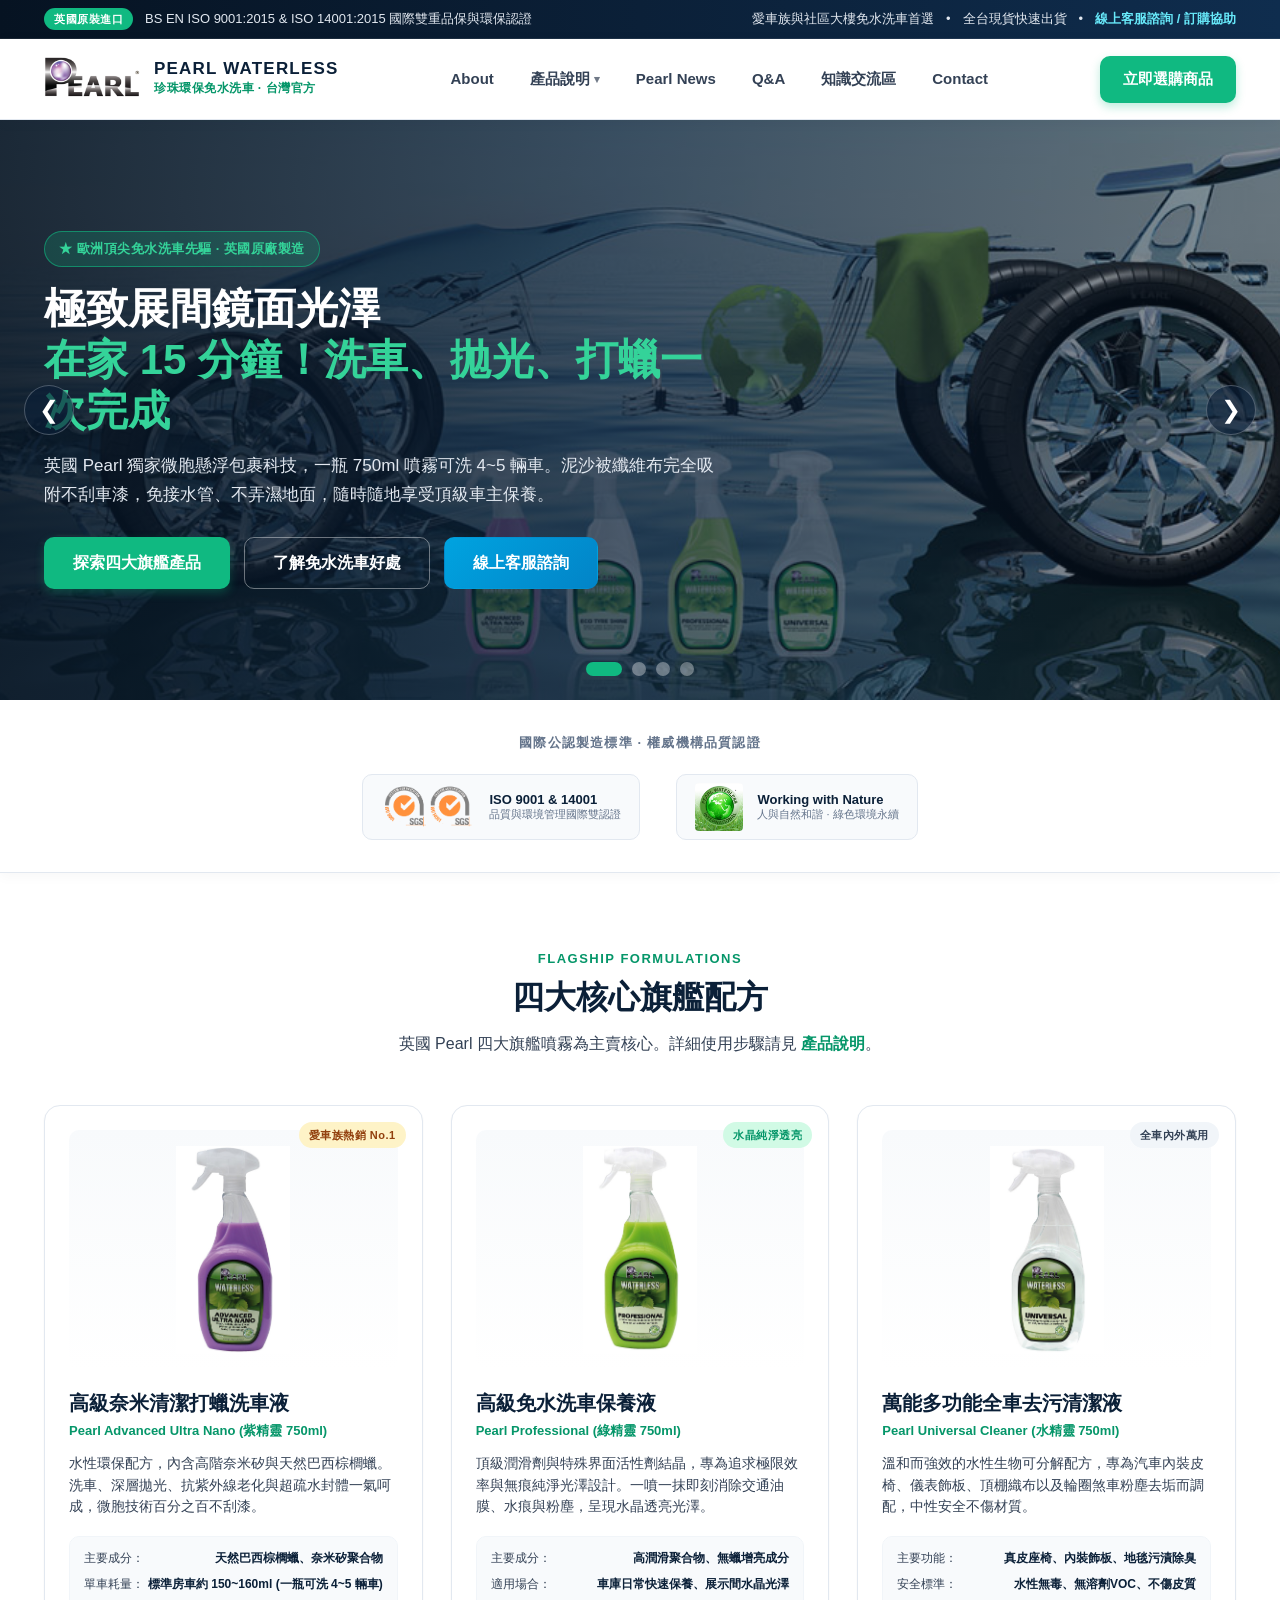
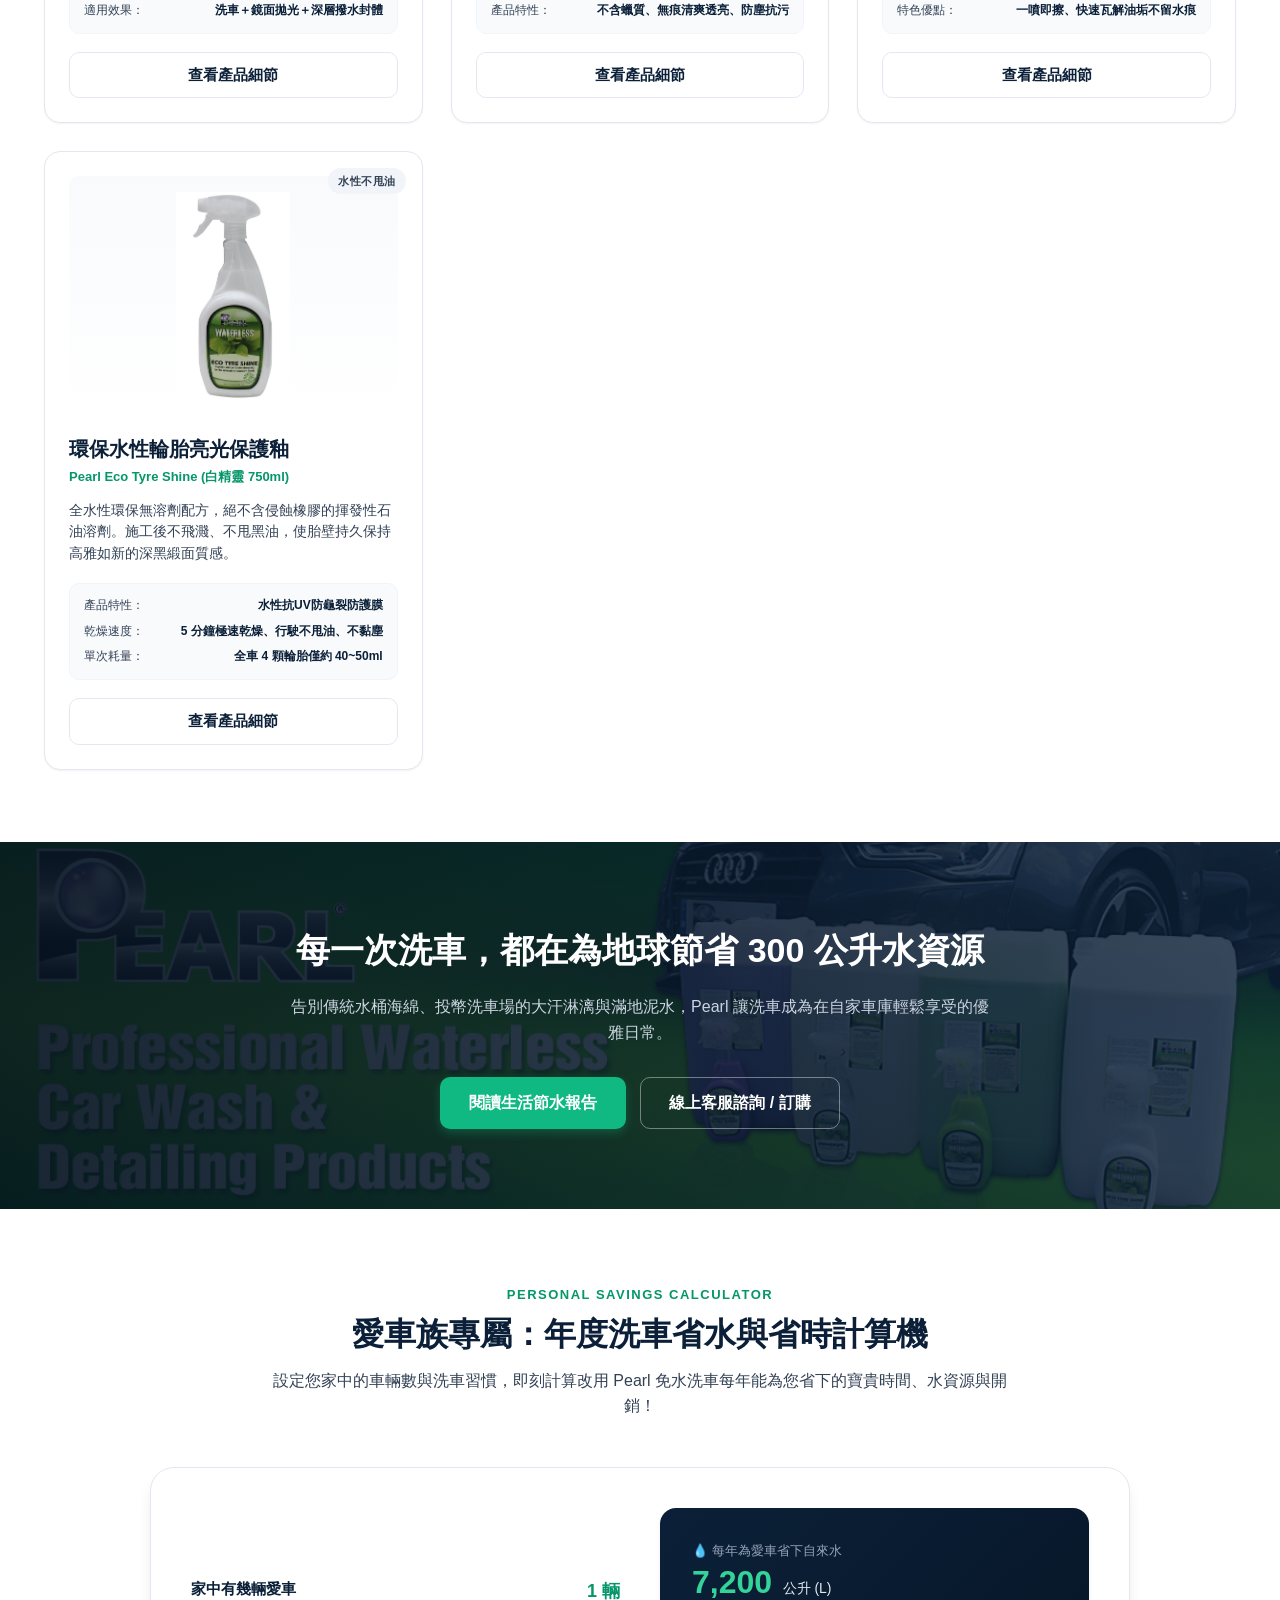
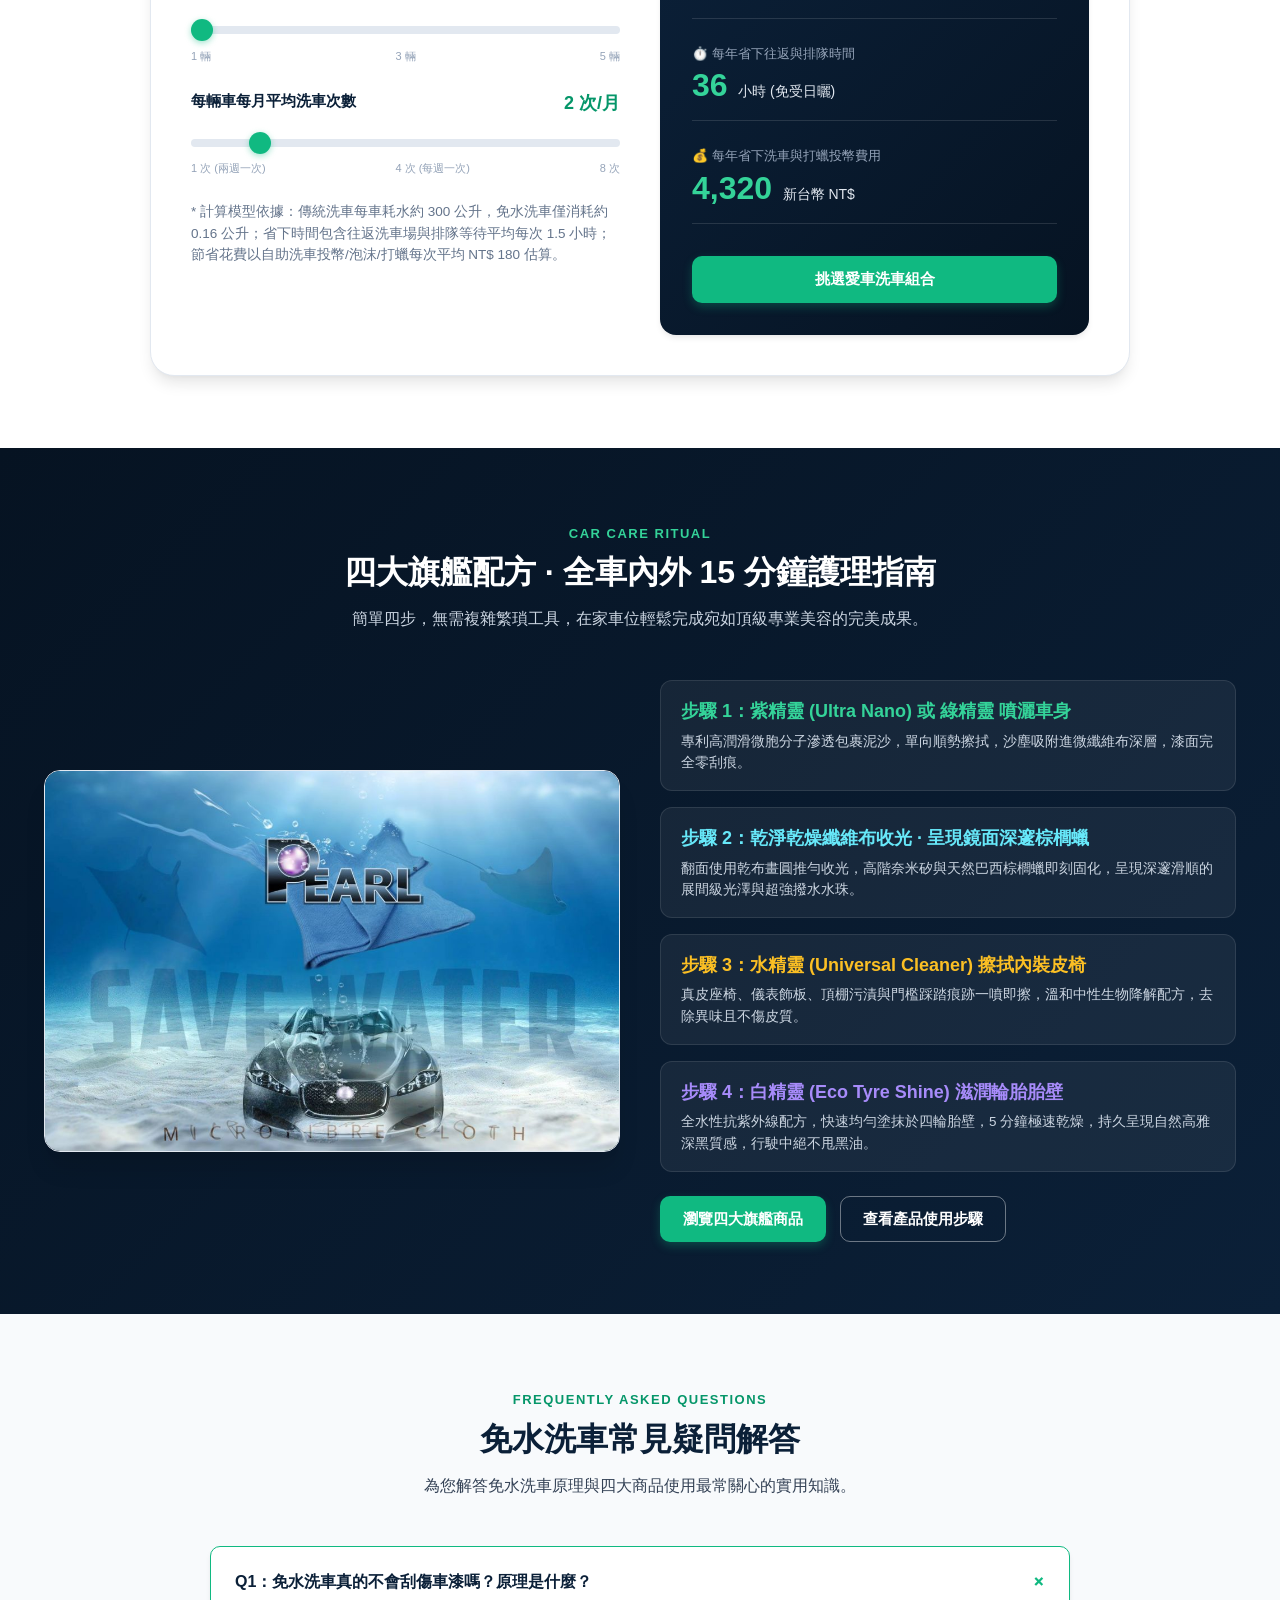
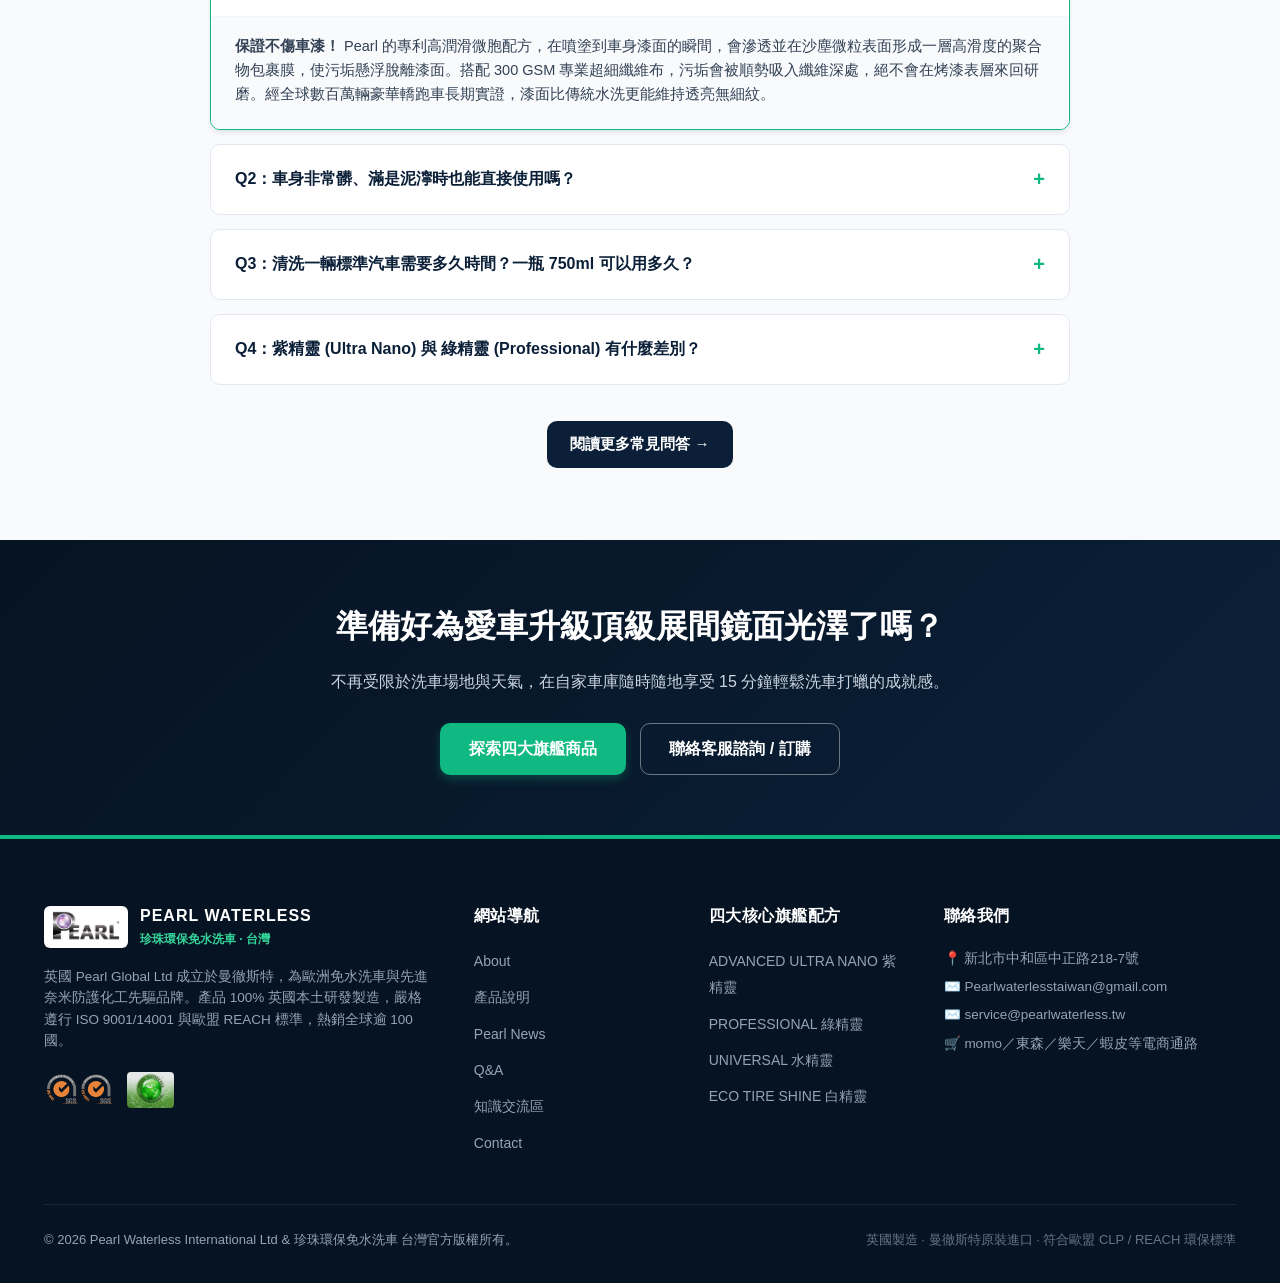
==== commit 9534529f: "Merge original Taiwan site content: new nav, products howto, news, knowledge, and contact email. Co-" ====
--- a/index.html
+++ b/index.html
@@ -40,11 +40,21 @@
 
       <nav>
         <ul class="nav-links">
-          <li><a href="index.html" class="active">官方首頁</a></li>
-          <li><a href="products.html">產品全系列</a></li>
-          <li><a href="eco-technology.html">綠色節水生活</a></li>
-          <li><a href="faq.html">常見問答</a></li>
-          <li><a href="contact.html">聯絡我們／訂購</a></li>
+          <li><a href="about.html">About</a></li>
+          <li class="nav-item-dropdown">
+            <a href="products.html" class="dropdown-toggle">產品說明 <span class="dropdown-caret">▾</span></a>
+            <ul class="dropdown-menu">
+              <li><a href="products.html#ultra-nano">ADVANCED ULTRA NANO 紫精靈</a></li>
+              <li><a href="products.html#professional">PROFESSIONAL 綠精靈</a></li>
+              <li><a href="products.html#universal">UNIVERSAL 水精靈</a></li>
+              <li><a href="products.html#tyreshine">ECO TIRE SHINE 白精靈</a></li>
+              <li><a href="products.html#pro-cloth">Pearl Pro 超細纖維布</a></li>
+            </ul>
+          </li>
+          <li><a href="news.html">Pearl News</a></li>
+          <li><a href="faq.html">Q&amp;A</a></li>
+          <li><a href="knowledge.html">知識交流區</a></li>
+          <li><a href="contact.html">Contact</a></li>
         </ul>
       </nav>
 
@@ -188,7 +198,7 @@
         <span class="section-eyebrow">Flagship Formulations</span>
         <h2 class="section-title">四大核心旗艦配方</h2>
         <p class="section-subtitle">
-          英國 Pearl 研發團隊專為愛車打造的清潔、棕櫚蠟增豔、內裝去污與水性輪胎防護噴霧，原裝現貨熱銷供應。
+          英國 Pearl 四大旗艦噴霧為主賣核心。詳細使用步驟請見 <a href="products.html" style="color:var(--accent-emerald-dark);font-weight:700;">產品說明</a>。
         </p>
       </div>
 
@@ -412,7 +422,7 @@
 
           <div style="display: flex; gap: 14px; flex-wrap: wrap; margin-top: 8px;">
             <a href="products.html" class="btn btn-primary">瀏覽四大旗艦商品</a>
-            <a href="faq.html" class="btn btn-outline">查看新手施工指南</a>
+            <a href="products.html" class="btn btn-outline">查看產品使用步驟</a>
           </div>
         </div>
       </div>
@@ -438,7 +448,7 @@
           </button>
           <div class="faq-answer">
             <p>
-              <b>保證不傷車漆！</b> Pearl 的專利高潤滑微胞配方，在噴塗到車身漆面的瞬間，會滲透並在沙塵微粒表面形成一層高滑度的聚合物包裹膜，使污垢懸浮脫離漆面。搭配 400 GSM 專業長毛超細纖維布，污垢會被順勢吸入纖維深處，絕不會在烤漆表層來回研磨。經全球數百萬輛豪華轎跑車長期實證，漆面比傳統水洗更能維持透亮無細紋。
+              <b>保證不傷車漆！</b> Pearl 的專利高潤滑微胞配方，在噴塗到車身漆面的瞬間，會滲透並在沙塵微粒表面形成一層高滑度的聚合物包裹膜，使污垢懸浮脫離漆面。搭配 300 GSM 專業超細纖維布，污垢會被順勢吸入纖維深處，絕不會在烤漆表層來回研磨。經全球數百萬輛豪華轎跑車長期實證，漆面比傳統水洗更能維持透亮無細紋。
             </p>
           </div>
         </div>
@@ -525,34 +535,32 @@
         <div class="footer-col">
           <h4>網站導航</h4>
           <ul>
-            <li><a href="index.html">官方首頁</a></li>
-            <li><a href="products.html">產品全系列目錄</a></li>
-            <li><a href="eco-technology.html">綠色節水生活實測</a></li>
-            <li><a href="faq.html">常見問答 FAQ</a></li>
-            <li><a href="contact.html">聯絡我們／線上諮詢</a></li>
+            <li><a href="about.html">About</a></li>
+            <li><a href="products.html">產品說明</a></li>
+            <li><a href="news.html">Pearl News</a></li>
+            <li><a href="faq.html">Q&amp;A</a></li>
+            <li><a href="knowledge.html">知識交流區</a></li>
+            <li><a href="contact.html">Contact</a></li>
           </ul>
         </div>
 
         <div class="footer-col">
           <h4>四大核心旗艦配方</h4>
           <ul>
-            <li><a href="products.html#ultra-nano">Advanced Ultra Nano (紫精靈)</a></li>
-            <li><a href="products.html#professional">Pearl Professional (綠精靈)</a></li>
-            <li><a href="products.html#universal">Universal Cleaner (水精靈萬能清潔)</a></li>
-            <li><a href="products.html#tyreshine">Eco Tyre Shine (白精靈輪胎亮澤)</a></li>
+            <li><a href="products.html#ultra-nano">ADVANCED ULTRA NANO 紫精靈</a></li>
+            <li><a href="products.html#professional">PROFESSIONAL 綠精靈</a></li>
+            <li><a href="products.html#universal">UNIVERSAL 水精靈</a></li>
+            <li><a href="products.html#tyreshine">ECO TIRE SHINE 白精靈</a></li>
           </ul>
         </div>
 
         <div class="footer-col">
-          <h4>台灣顧客服務與售後</h4>
-          <p style="font-size: 13.5px; color: #CBD5E1; line-height: 1.6; margin-bottom: 12px;">
-            <b>服務對象：</b>個人愛車族、DIY 汽車美容愛好者、社區大樓住戶。
-          </p>
+          <h4>聯絡我們</h4>
           <div style="font-size: 13.5px; color: #94A3B8; display: flex; flex-direction: column; gap: 6px;">
-            <span>📍 台灣發貨倉與客戶服務中心：新北市中和區中正路218-7號</span>
-            <span>✉️ 顧客服務信箱：service@pearlwaterless.tw</span>
-            <span>📞 免付費服務專線：0800-880-999</span>
-            <span>📦 現貨供應：下單後 1~2 個工作日快速寄達</span>
+            <span>📍 新北市中和區中正路218-7號</span>
+            <span>✉️ Pearlwaterlesstaiwan@gmail.com</span>
+            <span>✉️ service@pearlwaterless.tw</span>
+            <span>🛒 momo／東森／樂天／蝦皮等電商通路</span>
           </div>
         </div>
       </div>
--- a/style.css
+++ b/style.css
@@ -236,6 +236,263 @@
   cursor: pointer;
 }
 
+/* 導覽下拉選單 */
+.nav-item-dropdown {
+  position: relative;
+}
+
+.nav-item-dropdown > .dropdown-toggle {
+  display: inline-flex;
+  align-items: center;
+  gap: 4px;
+  cursor: pointer;
+}
+
+.dropdown-caret {
+  font-size: 11px;
+  opacity: 0.7;
+}
+
+.dropdown-menu {
+  display: none;
+  position: absolute;
+  top: calc(100% + 8px);
+  left: 50%;
+  transform: translateX(-50%);
+  min-width: 240px;
+  background: #FFFFFF;
+  border: 1px solid var(--border-color);
+  border-radius: var(--radius-md);
+  box-shadow: var(--shadow-lg);
+  padding: 8px 0;
+  z-index: 1200;
+}
+
+.dropdown-menu li a {
+  display: block;
+  padding: 10px 16px;
+  font-size: 14px;
+  font-weight: 600;
+  color: var(--text-secondary);
+  white-space: nowrap;
+}
+
+.dropdown-menu li a::after {
+  display: none;
+}
+
+.dropdown-menu li a:hover {
+  background: var(--accent-emerald-light);
+  color: var(--accent-emerald-dark);
+}
+
+.nav-item-dropdown:hover > .dropdown-menu,
+.nav-item-dropdown.open > .dropdown-menu {
+  display: block;
+}
+
+/* 使用步驟 */
+.howto-steps {
+  display: grid;
+  grid-template-columns: minmax(0, 1.1fr) minmax(0, 0.9fr);
+  gap: 28px;
+  align-items: center;
+  margin-top: 28px;
+  padding: 24px;
+  background: var(--bg-light);
+  border: 1px solid var(--border-color);
+  border-radius: var(--radius-lg);
+}
+
+.howto-steps-list {
+  display: flex;
+  flex-direction: column;
+  gap: 14px;
+}
+
+.howto-step {
+  display: flex;
+  gap: 14px;
+  align-items: flex-start;
+}
+
+.howto-step-num {
+  flex-shrink: 0;
+  width: 32px;
+  height: 32px;
+  border-radius: 50%;
+  background: var(--primary-navy);
+  color: #fff;
+  font-size: 14px;
+  font-weight: 800;
+  display: inline-flex;
+  align-items: center;
+  justify-content: center;
+}
+
+.howto-step-text {
+  font-size: 14.5px;
+  color: var(--text-secondary);
+  line-height: 1.55;
+  padding-top: 4px;
+}
+
+.howto-steps-img {
+  border-radius: var(--radius-md);
+  border: 1px solid var(--border-color);
+  background: #fff;
+  width: 100%;
+  max-height: 320px;
+  object-fit: contain;
+}
+
+.product-detail-block {
+  margin-bottom: 56px;
+  padding-bottom: 48px;
+  border-bottom: 1px solid var(--border-color);
+}
+
+.product-detail-block:last-of-type {
+  border-bottom: none;
+}
+
+.product-detail-grid {
+  display: grid;
+  grid-template-columns: 280px 1fr;
+  gap: 36px;
+  align-items: start;
+}
+
+.product-detail-img {
+  width: 100%;
+  border-radius: var(--radius-lg);
+  border: 1px solid var(--border-color);
+  background: var(--bg-light);
+  object-fit: contain;
+}
+
+.pro-cloth-gallery {
+  display: grid;
+  grid-template-columns: 1.2fr 1fr;
+  gap: 20px;
+  margin-top: 24px;
+}
+
+.pro-cloth-gallery img {
+  width: 100%;
+  border-radius: var(--radius-md);
+  border: 1px solid var(--border-color);
+  background: #fff;
+}
+
+/* 新聞／知識文章 */
+.articles-grid {
+  display: grid;
+  grid-template-columns: repeat(auto-fit, minmax(280px, 1fr));
+  gap: 24px;
+}
+
+.article-card {
+  background: var(--bg-card);
+  border: 1px solid var(--border-color);
+  border-radius: var(--radius-lg);
+  padding: 24px;
+  box-shadow: var(--shadow-sm);
+  transition: var(--transition);
+  display: flex;
+  flex-direction: column;
+  gap: 12px;
+}
+
+.article-card:hover {
+  box-shadow: var(--shadow-md);
+  border-color: rgba(16, 185, 129, 0.35);
+}
+
+.article-card-tag {
+  display: inline-block;
+  font-size: 12px;
+  font-weight: 700;
+  color: var(--accent-emerald-dark);
+  letter-spacing: 0.4px;
+}
+
+.article-card h3 {
+  font-size: 18px;
+  color: var(--primary-navy);
+  line-height: 1.4;
+}
+
+.article-card p {
+  font-size: 14.5px;
+  color: var(--text-secondary);
+  line-height: 1.65;
+  flex: 1;
+}
+
+.article-card a {
+  color: var(--accent-emerald-dark);
+  font-weight: 700;
+  font-size: 14px;
+}
+
+.article-body {
+  max-width: 820px;
+  margin: 0 auto 48px;
+  padding: 32px;
+  background: #fff;
+  border: 1px solid var(--border-color);
+  border-radius: var(--radius-lg);
+}
+
+.article-body h2 {
+  font-size: 26px;
+  color: var(--primary-navy);
+  margin-bottom: 12px;
+}
+
+.article-body .article-meta {
+  font-size: 13px;
+  color: var(--text-muted);
+  margin-bottom: 20px;
+}
+
+.article-body p {
+  font-size: 15.5px;
+  color: var(--text-secondary);
+  line-height: 1.75;
+  margin-bottom: 14px;
+}
+
+.article-toggle {
+  width: 100%;
+  text-align: left;
+  background: none;
+  border: none;
+  cursor: pointer;
+  padding: 0;
+}
+
+.article-toggle h3 {
+  font-size: 18px;
+  color: var(--primary-navy);
+  display: flex;
+  justify-content: space-between;
+  gap: 12px;
+  align-items: center;
+}
+
+.article-expand {
+  display: none;
+  margin-top: 12px;
+  padding-top: 12px;
+  border-top: 1px solid var(--border-light);
+}
+
+.article-card.open .article-expand {
+  display: block;
+}
+
 /* 按鈕系統 */
 .btn {
   display: inline-flex;
@@ -1123,17 +1380,44 @@
     width: 100%;
     background: #FFFFFF;
     flex-direction: column;
+    align-items: stretch;
     padding: 24px;
-    gap: 16px;
+    gap: 8px;
     border-bottom: 1px solid var(--border-color);
     box-shadow: var(--shadow-lg);
     display: none;
+    max-height: calc(100vh - 80px);
+    overflow-y: auto;
   }
   .nav-links.active {
     display: flex;
   }
   .mobile-menu-btn {
     display: block;
+  }
+  .nav-item-dropdown > .dropdown-menu {
+    position: static;
+    transform: none;
+    box-shadow: none;
+    border: none;
+    border-radius: 0;
+    padding: 4px 0 8px 12px;
+    min-width: 0;
+    display: none;
+  }
+  .nav-item-dropdown.open > .dropdown-menu {
+    display: block;
+  }
+  .nav-item-dropdown:hover > .dropdown-menu {
+    display: none;
+  }
+  .nav-item-dropdown.open:hover > .dropdown-menu {
+    display: block;
+  }
+  .product-detail-grid,
+  .howto-steps,
+  .pro-cloth-gallery {
+    grid-template-columns: 1fr;
   }
   .slider-container {
     height: 500px;
@@ -1168,4 +1452,7 @@
   .footer-grid {
     grid-template-columns: 1fr;
   }
-}
+  .article-body {
+    padding: 20px;
+  }
+}
